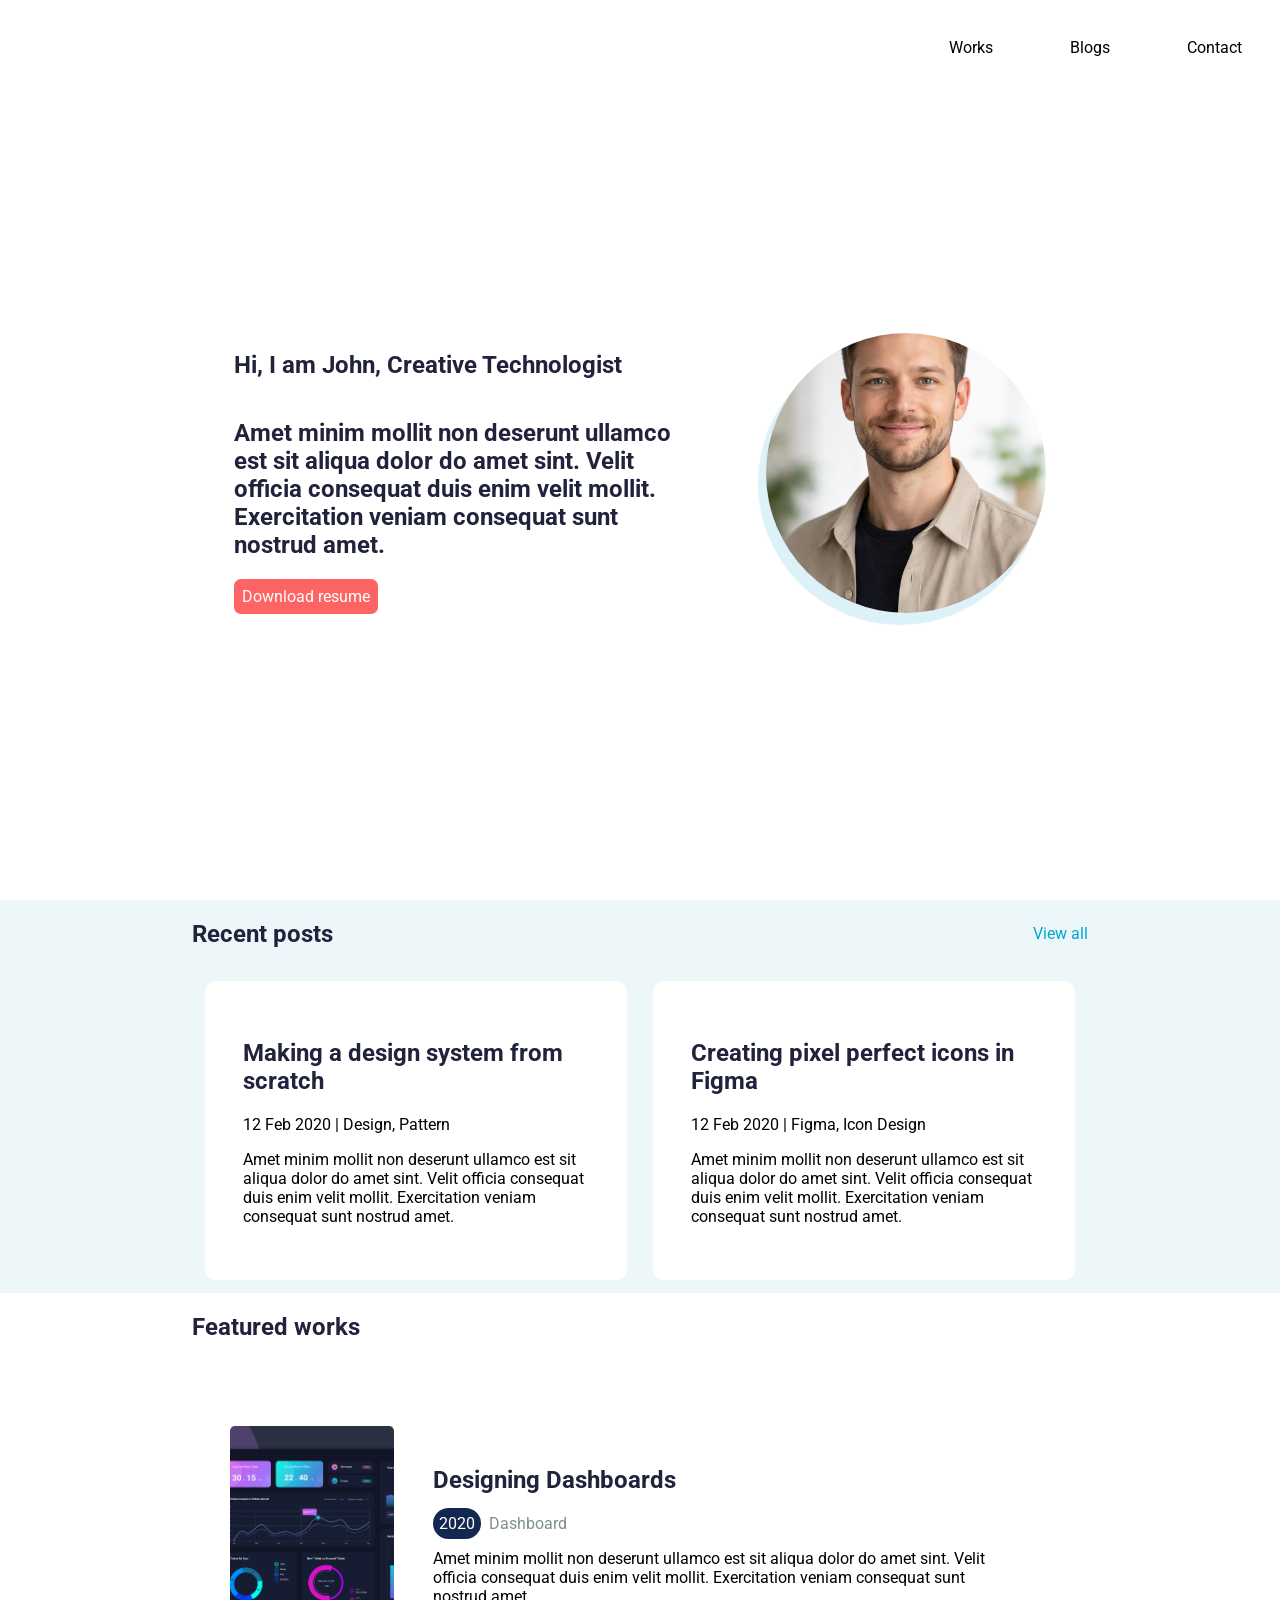
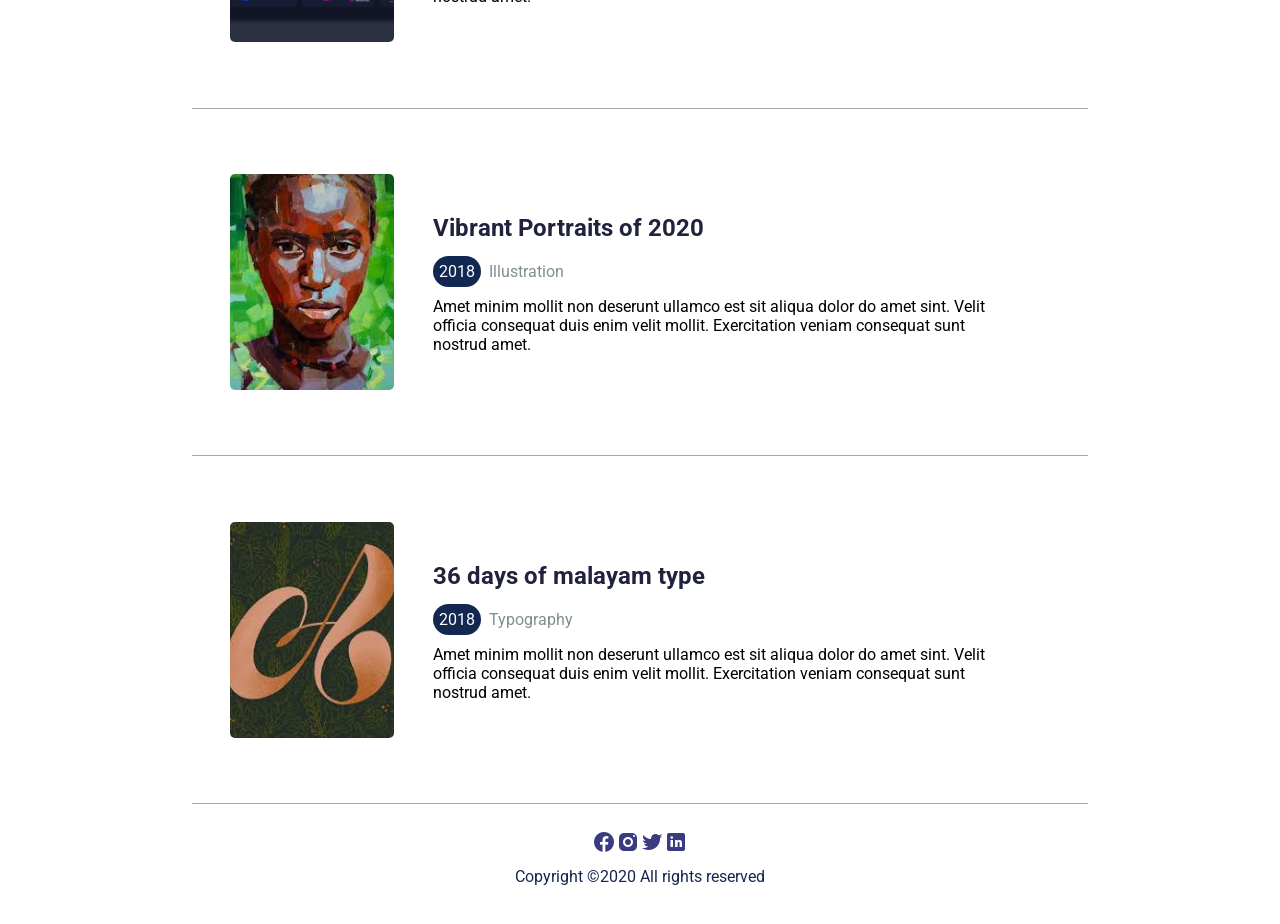
==== index.html @ c015ce97 "feat: landing page" ====
<!doctype html>
<html lang="en">
    <head>
        <meta charset="UTF-8" />
        <meta name="viewport" content="width=device-width, initial-scale=1.0" />
        <link rel="stylesheet" href="styles.css" />
        <link rel="preconnect" href="https://fonts.googleapis.com" />
        <link rel="preconnect" href="https://fonts.gstatic.com" crossorigin />
        <link
            href="https://fonts.googleapis.com/css2?family=Roboto:wght@400;500;700&display=swap"
            rel="stylesheet"
        />
        <title>John - Designer</title>
    </head>
    <body>
        <header>
            <nav>
                <ul>
                    <li>
                        <a href="#works">Works</a>
                    </li>
                    <li>
                        <a href="#blogs">Blogs</a>
                    </li>
                    <li>
                        <a href="#contact">Contact</a>
                    </li>
                </ul>
            </nav>
        </header>

        <section id="landing">
            <div id="landing-title-and-photo">
                <div id="landing-title-subtitle">
                    <h1>Hi, I am John, Creative Technologist</h1>
                    <h2>
                        Amet minim mollit non deserunt ullamco est sit aliqua
                        dolor do amet sint. Velit officia consequat duis enim
                        velit mollit. Exercitation veniam consequat sunt nostrud
                        amet.
                    </h2>
                    <a href="./docs/johns-resume.pdf">Download resume</a>
                </div>
                <img
                    src="./img/Johns-profile-picture.png"
                    alt="john"
                    class="circle-img"
                />
            </div>
        </section>
        <section id="recent-posts">
            <div class="section-headers">
                <h1>Recent posts</h1>
                <a href="">View all</a>
            </div>
            <div id="cards">
                <div class="post-card">
                    <h1>Making a design system from scratch</h1>
                    <span>12 Feb 2020 | Design, Pattern</span>
                    <p>
                        Amet minim mollit non deserunt ullamco est sit aliqua
                        dolor do amet sint. Velit officia consequat duis enim
                        velit mollit. Exercitation veniam consequat sunt nostrud
                        amet.
                    </p>
                </div>

                <div class="post-card">
                    <h1>Creating pixel perfect icons in Figma</h1>
                    <span>12 Feb 2020 | Figma, Icon Design</span>
                    <p>
                        Amet minim mollit non deserunt ullamco est sit aliqua
                        dolor do amet sint. Velit officia consequat duis enim
                        velit mollit. Exercitation veniam consequat sunt nostrud
                        amet.
                    </p>
                </div>
            </div>
        </section>
        <section id="featured-works">
            <div class="section-headers">
                <h1>Featured works</h1>
            </div>
            <div class="content-summary">
                <img
                    src="./img/designing-dashboards.png"
                    alt="designing dashboards"
                    class="content-summary-image"
                />
                <div class="content-summary-content">
                    <h1>Designing Dashboards</h1>
                    <div class="content-summary-labels">
                        <span class="year">2020</span>
                        <span class="work-type">Dashboard</span>
                    </div>
                    <p>
                        Amet minim mollit non deserunt ullamco est sit aliqua
                        dolor do amet sint. Velit officia consequat duis enim
                        velit mollit. Exercitation veniam consequat sunt nostrud
                        amet.
                    </p>
                </div>
            </div>
            <div class="content-summary">
                <img
                    src="./img/vibrant-portrait-illustration.jpeg"
                    alt="vibran portrait Illustration"
                    class="content-summary-image"
                />
                <div class="content-summary-content">
                    <h1>Vibrant Portraits of 2020</h1>
                    <div class="content-summary-labels">
                        <span class="year">2018</span>
                        <span class="work-type">Illustration</span>
                    </div>
                    <p>
                        Amet minim mollit non deserunt ullamco est sit aliqua
                        dolor do amet sint. Velit officia consequat duis enim
                        velit mollit. Exercitation veniam consequat sunt nostrud
                        amet.
                    </p>
                </div>
            </div>
            <div class="content-summary">
                <img
                    src="./img/36-days-of-malayam-type.jpeg"
                    alt="36 days of malayam type"
                    class="content-summary-image"
                />
                <div class="content-summary-content">
                    <h1>36 days of malayam type</h1>
                    <div class="content-summary-labels">
                        <span class="year">2018</span>
                        <span class="work-type">Typography</span>
                    </div>
                    <p>
                        Amet minim mollit non deserunt ullamco est sit aliqua
                        dolor do amet sint. Velit officia consequat duis enim
                        velit mollit. Exercitation veniam consequat sunt nostrud
                        amet.
                    </p>
                </div>
            </div>
        </section>
        <section id="blog"></section>
        <section id="works"></section>
        <footer>
            <div class="logos">
                <img src="img/logos/facebook.png" alt="facebook" />
                <img src="img/logos/instagram.png" alt="instagram" />
                <img src="img/logos/twitter.png" alt="twitter" />
                <img src="img/logos/linkedin.png" alt="linkedin" />
            </div>
            <span>Copyright ©2020 All rights reserved</span>
        </footer>
    </body>
</html>
---- styles.css ----
@import url('https://fonts.googleapis.com/css2?family=Roboto:wght@400;500;700&display=swap');

body {
    font-family: 'Roboto', sans-serif;
    margin: 0;
}

h1 {
    color: #21233d;
}

h2 {
    color: #21233d;
}

header {
    height: 5vh;
}

#landing {
    text-align: left;
    padding-left: 15vw;
    padding-right: 15vw;
    display: flex;
    align-items: center;
    height: calc(100vh - 5vh);
}

nav {
    height: 100%;
    ul {
        display: flex;
        justify-content: flex-end;
        list-style: none;
        margin: 0vw;
    }

    ul li {
        padding: 3vw;
    }
}

a {
    text-decoration: none;
    color: black;
}

a:hover {
    color: #ff6464;
}

a:selected {
    color: #ff6464;
}

#landing-title-and-photo {
    display: flex;
    justify-content: space-around;

    #landing-title-subtitle {
        display: flex;
        flex-direction: column;
        width: 50%;
    }

    a {
        padding: 8px;
        border-radius:  7px;
        background-color: #ff6464;
        width: max-content;
        color: white;
    }
}

.circle-img {
    width: 280px;
    height: 280px;
    object-fit: cover;
    border-radius: 50%;
    align-self: center;
    box-shadow: -6px 10px 1px 2px #b6e5f07c;;
}

.section-headers {
    display: flex;
    align-items: center;
    justify-content: space-between;
}

#recent-posts {
    padding-left: 15vw;
    padding-right: 15vw;
    background-color: #edf6f9;
    display: flex;
    flex-direction: column;

    a {
        color: #00a8cc;
    }

    #cards {
        display: flex;
    }
}

.post-card {
    background-color: white;
    padding: 3vw;
    margin: 1vw;
    border-radius: 10px;
}

#featured-works {
    padding-left: 15vw;
    padding-right: 15vw;
    display: flex;
    flex-direction: column;
}

.content-summary {
    display: flex;
    align-items: center;
    border-bottom: 1px solid rgb(168, 168, 168);
    padding: 3vw;
    height: 30vh;

    img {
        width: 20%;
        height: 80%;
        border-radius: 5px;
        object-fit: cover;
    }
}

.content-summary-content {
    padding: 3vw;
    flex: 1;
    display: flex;
    flex-direction: column;

    .year {
        background-color: #132850;
        color: white;
        padding: 6px;
        border-radius: 20px;
    }

    .work-type {
        padding: 4px;
        color: rgb(128, 142, 143);
    }
}

footer {
    display: flex;
    flex-direction: column;
    align-items: center;
    padding: 2vw;
    color: #132850;

    .logos {
        display: flex;
    }

    span {
        padding: 1vw;
        color: #132850;
    }
}
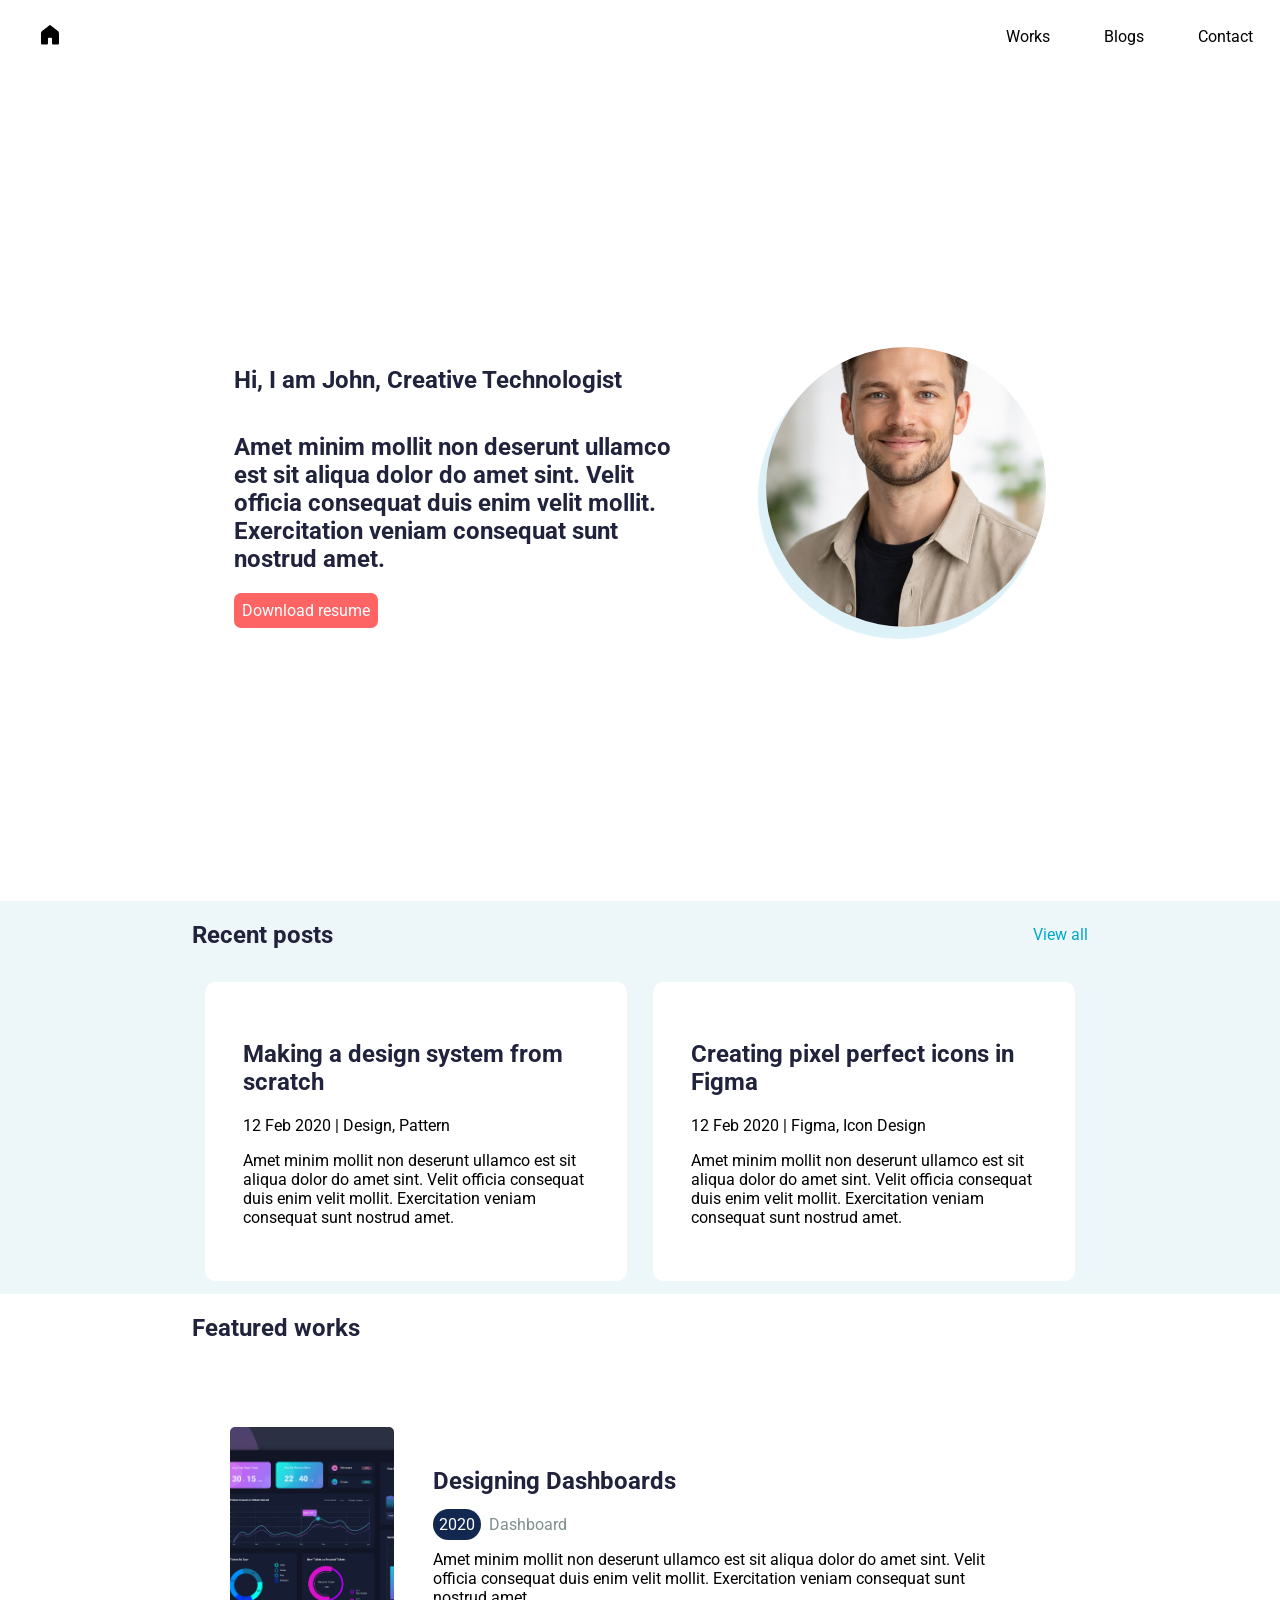
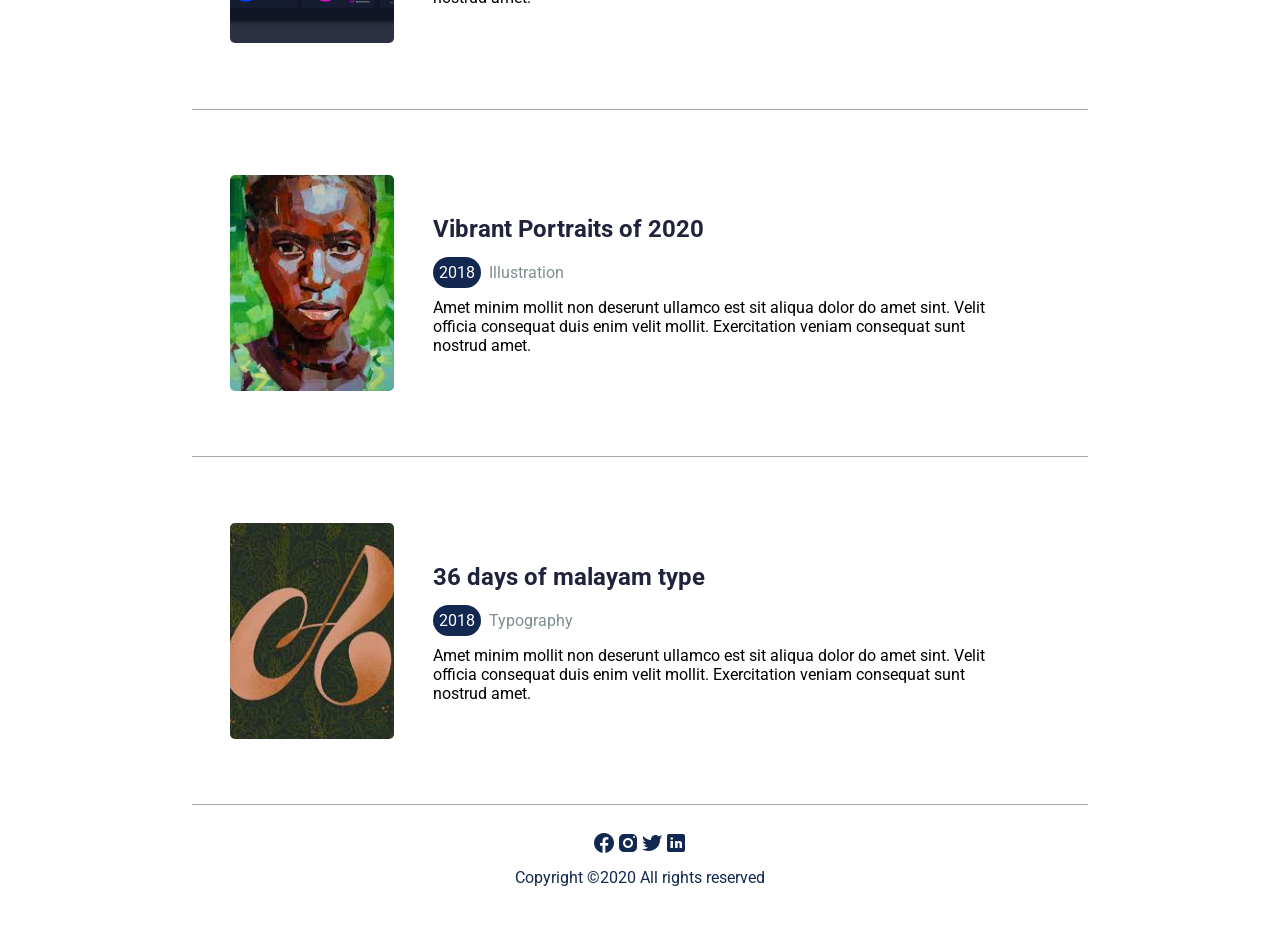
==== commit 9afa672a: "feat: first responsive sections at home page" ====
--- a/index.html
+++ b/index.html
@@ -14,13 +14,16 @@
     </head>
     <body>
         <header>
+            <a href="./index.html" class="home-icon">
+                <img src="./img/logos/home.svg" alt="home" />
+            </a>
             <nav>
                 <ul>
                     <li>
-                        <a href="#works">Works</a>
+                        <a href="./works.html">Works</a>
                     </li>
                     <li>
-                        <a href="#blogs">Blogs</a>
+                        <a href="./blogs.html">Blogs</a>
                     </li>
                     <li>
                         <a href="#contact">Contact</a>
@@ -51,7 +54,7 @@
         <section id="recent-posts">
             <div class="section-headers">
                 <h1>Recent posts</h1>
-                <a href="">View all</a>
+                <a href="./blogs.html">View all</a>
             </div>
             <div id="cards">
                 <div class="post-card">
@@ -142,8 +145,6 @@
                 </div>
             </div>
         </section>
-        <section id="blog"></section>
-        <section id="works"></section>
         <footer>
             <div class="logos">
                 <img src="img/logos/facebook.png" alt="facebook" />
--- a/styles.css
+++ b/styles.css
@@ -1,7 +1,7 @@
-@import url('https://fonts.googleapis.com/css2?family=Roboto:wght@400;500;700&display=swap');
+@import url("https://fonts.googleapis.com/css2?family=Roboto:wght@400;500;700&display=swap");
 
 body {
-    font-family: 'Roboto', sans-serif;
+    font-family: "Roboto", sans-serif;
     margin: 0;
 }
 
@@ -14,7 +14,11 @@
 }
 
 header {
-    height: 5vh;
+    display: flex;
+    justify-content: space-between;
+    align-items: center;
+    height: max-content;
+    padding-left: 3vw;
 }
 
 #landing {
@@ -23,11 +27,12 @@
     padding-right: 15vw;
     display: flex;
     align-items: center;
-    height: calc(100vh - 5vh);
+    height: calc(100vh - 8vh);
 }
 
 nav {
     height: 100%;
+
     ul {
         display: flex;
         justify-content: flex-end;
@@ -36,7 +41,7 @@
     }
 
     ul li {
-        padding: 3vw;
+        padding: 3vh;
     }
 }
 
@@ -53,6 +58,16 @@
     color: #ff6464;
 }
 
+.home-icon img {
+    width: 24px;
+    height: 24px;
+}
+
+.home-icon:hover img {
+    filter: brightness(0) saturate(100%) invert(48%) sepia(79%) saturate(2476%)
+        hue-rotate(336deg) brightness(100%) contrast(101%);
+}
+
 #landing-title-and-photo {
     display: flex;
     justify-content: space-around;
@@ -65,7 +80,7 @@
 
     a {
         padding: 8px;
-        border-radius:  7px;
+        border-radius: 7px;
         background-color: #ff6464;
         width: max-content;
         color: white;
@@ -78,7 +93,7 @@
     object-fit: cover;
     border-radius: 50%;
     align-self: center;
-    box-shadow: -6px 10px 1px 2px #b6e5f07c;;
+    box-shadow: -6px 10px 1px 2px #b6e5f07c;
 }
 
 .section-headers {
@@ -130,24 +145,55 @@
         border-radius: 5px;
         object-fit: cover;
     }
-}
-
-.content-summary-content {
+    .content-summary-content {
+        padding: 3vw;
+        flex: 1;
+        display: flex;
+        flex-direction: column;
+
+        .year {
+            background-color: #132850;
+            color: white;
+            padding: 6px;
+            border-radius: 20px;
+        }
+
+        .work-type {
+            padding: 4px;
+            color: rgb(128, 142, 143);
+        }
+    }
+}
+
+.blog-content-summary {
+    display: flex;
+    align-items: center;
+    border-bottom: 1px solid rgb(168, 168, 168);
     padding: 3vw;
-    flex: 1;
-    display: flex;
-    flex-direction: column;
-
-    .year {
-        background-color: #132850;
-        color: white;
-        padding: 6px;
-        border-radius: 20px;
-    }
-
-    .work-type {
-        padding: 4px;
-        color: rgb(128, 142, 143);
+    height: 30vh;
+
+    img {
+        width: 20%;
+        height: 80%;
+        border-radius: 5px;
+        object-fit: cover;
+    }
+    .content-summary-content {
+        padding: 3vw;
+        flex: 1;
+        display: flex;
+        flex-direction: column;
+
+        .year {
+            color: #132850;
+            padding: 6px;
+            border-radius: 20px;
+        }
+
+        .work-type {
+            padding: 4px;
+            color: rgb(128, 142, 143);
+        }
     }
 }
 
@@ -167,3 +213,103 @@
         color: #132850;
     }
 }
+
+@media (orientation: portrait) {
+    #landing {
+        text-align: left;
+        padding-left: 15vw;
+        padding-right: 15vw;
+        display: flex;
+        align-items: center;
+        flex-direction: column-reverse;
+        height: calc(100vh - 8vh);
+    }
+
+    nav {
+        height: 100%;
+
+        ul {
+            display: flex;
+            justify-content: flex-end;
+            list-style: none;
+            margin: 0vw;
+        }
+
+        ul li {
+            padding: 3vh;
+        }
+    }
+
+    #landing-title-and-photo {
+        display: flex;
+        flex-direction: column-reverse;
+        justify-content: space-around;
+
+        #landing-title-subtitle {
+            display: flex;
+            flex-direction: column;
+            width: 100%;
+        }
+
+        a {
+            padding: 8px;
+            border-radius: 7px;
+            background-color: #ff6464;
+            width: max-content;
+            color: white;
+        }
+    }
+
+    #cards {
+        display: flex;
+        flex-direction: column;
+    }
+
+    .content-summary {
+        display: flex;
+        align-items: center;
+        border-bottom: 1px solid rgb(168, 168, 168);
+        padding: 3vw;
+        flex-direction: column;
+
+        img {
+            width: 20%;
+            height: 80%;
+            border-radius: 5px;
+            object-fit: cover;
+        }
+        .content-summary-content {
+            padding: 3vw;
+            flex: 1;
+            display: flex;
+            flex-direction: column;
+
+            .year {
+                background-color: #132850;
+                color: white;
+                padding: 6px;
+                border-radius: 20px;
+            }
+
+            .work-type {
+                padding: 4px;
+                color: rgb(128, 142, 143);
+            }
+        }
+    }
+
+    .blog-content-summary {
+        display: flex;
+        align-items: center;
+        border-bottom: 1px solid rgb(168, 168, 168);
+        padding: 3vw;
+        flex-direction: column;
+
+        img {
+            width: 20%;
+            height: 80%;
+            border-radius: 5px;
+            object-fit: cover;
+        }
+    }
+}
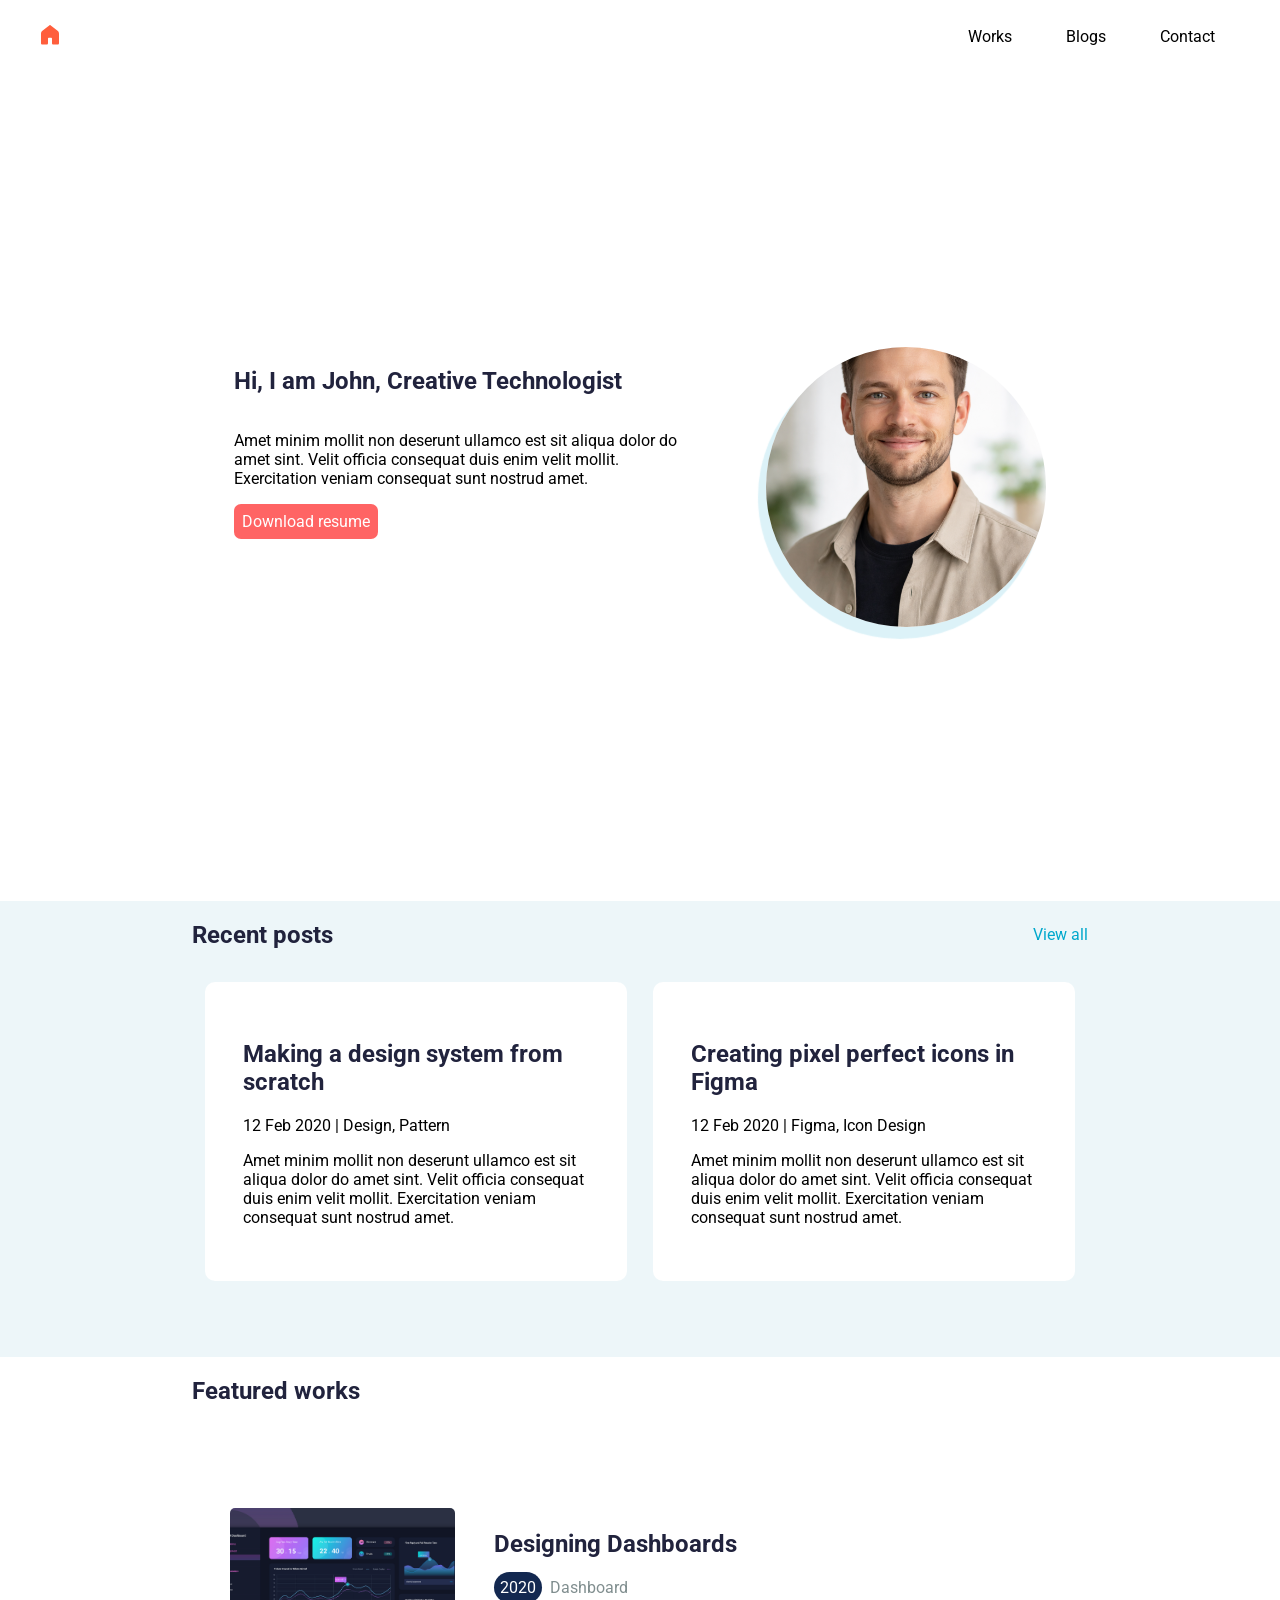
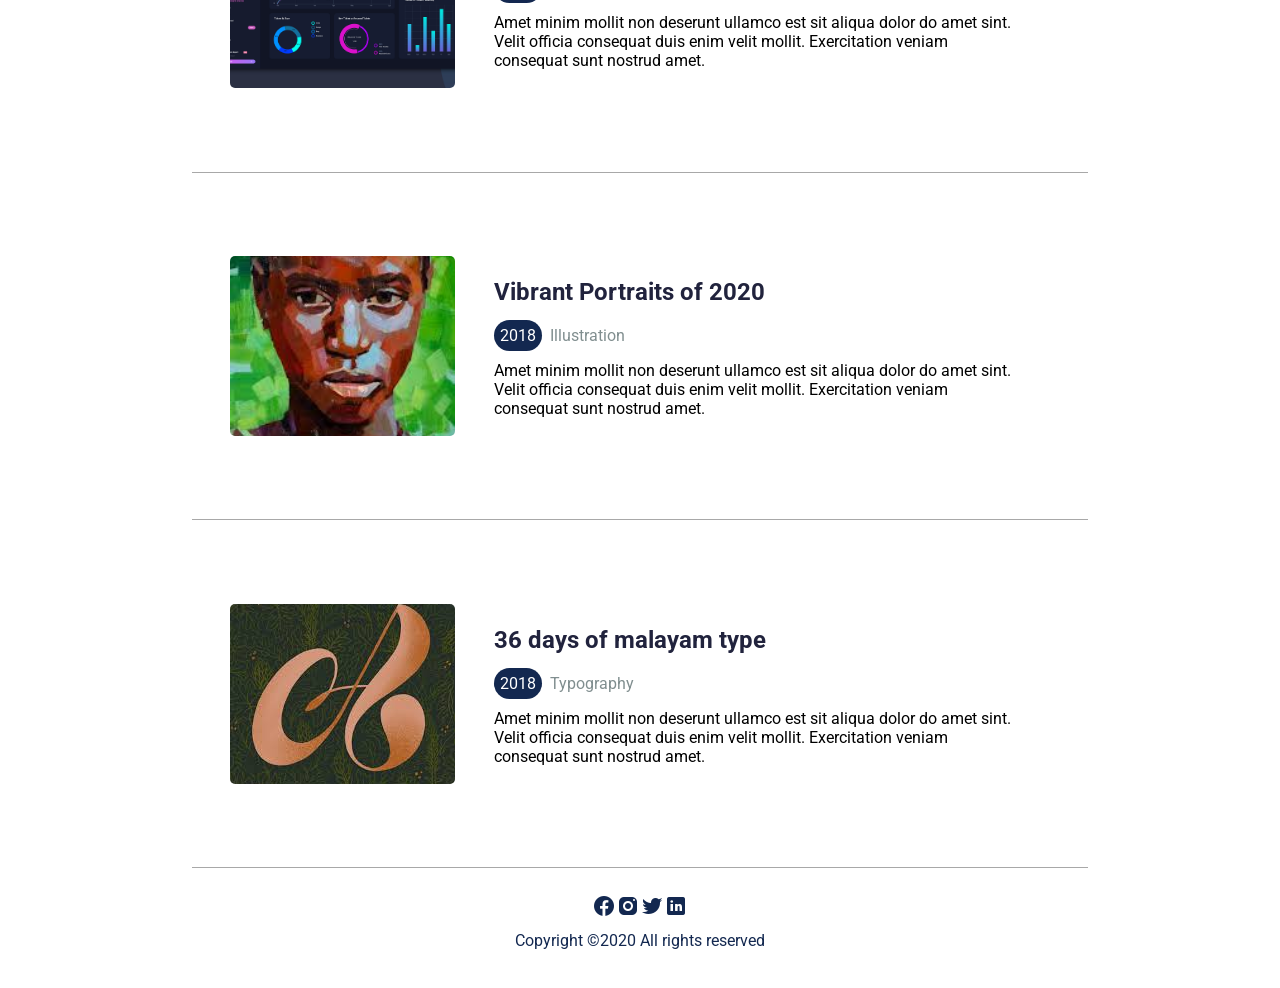
==== commit 76986d22: "feat: responsive navbar" ====
--- a/index.html
+++ b/index.html
@@ -10,14 +10,25 @@
             href="https://fonts.googleapis.com/css2?family=Roboto:wght@400;500;700&display=swap"
             rel="stylesheet"
         />
+        <script src="index.js"></script>
         <title>John - Designer</title>
     </head>
     <body>
-        <header>
+        <header class="site-header">
             <a href="./index.html" class="home-icon">
-                <img src="./img/logos/home.svg" alt="home" />
+                <img src="./img/logos/home.svg" alt="home" class="active"/>
             </a>
-            <nav>
+            <button
+                class="nav-toggle"
+                aria-expanded="false"
+                aria-controls="primary-nav"
+            >
+                <span class="sr-only">Menu</span>
+                <span class="bar"></span>
+                <span class="bar"></span>
+                <span class="bar"></span>
+            </button>
+            <nav id="primary-nav" class="site-nav">
                 <ul>
                     <li>
                         <a href="./works.html">Works</a>
@@ -36,12 +47,12 @@
             <div id="landing-title-and-photo">
                 <div id="landing-title-subtitle">
                     <h1>Hi, I am John, Creative Technologist</h1>
-                    <h2>
+                    <p>
                         Amet minim mollit non deserunt ullamco est sit aliqua
                         dolor do amet sint. Velit officia consequat duis enim
                         velit mollit. Exercitation veniam consequat sunt nostrud
                         amet.
-                    </h2>
+                    </p>
                     <a href="./docs/johns-resume.pdf">Download resume</a>
                 </div>
                 <img
@@ -107,7 +118,7 @@
             <div class="content-summary">
                 <img
                     src="./img/vibrant-portrait-illustration.jpeg"
-                    alt="vibran portrait Illustration"
+                    alt="vibrant portrait illustration"
                     class="content-summary-image"
                 />
                 <div class="content-summary-content">
--- a/styles.css
+++ b/styles.css
@@ -19,6 +19,35 @@
     align-items: center;
     height: max-content;
     padding-left: 3vw;
+    padding-right: 3vw;
+}
+
+.nav-toggle {
+    display: none;
+    background: transparent;
+    border: 0;
+    cursor: pointer;
+    padding: 1rem;
+}
+
+.nav-toggle .bar {
+    display: block;
+    width: 24px;
+    height: 2px;
+    margin: 4px 0;
+    background: #21233d;
+}
+
+.sr-only {
+    position: absolute;
+    width: 1px;
+    height: 1px;
+    padding: 0;
+    margin: -1px;
+    overflow: hidden;
+    clip: rect(0, 0, 0, 0);
+    white-space: nowrap;
+    border: 0;
 }
 
 #landing {
@@ -50,11 +79,11 @@
     color: black;
 }
 
+a.active {
+    color: #ff6464;
+}
+
 a:hover {
-    color: #ff6464;
-}
-
-a:selected {
     color: #ff6464;
 }
 
@@ -64,6 +93,11 @@
 }
 
 .home-icon:hover img {
+    filter: brightness(0) saturate(100%) invert(48%) sepia(79%) saturate(2476%)
+        hue-rotate(336deg) brightness(100%) contrast(101%);
+}
+
+.home-icon img.active {
     filter: brightness(0) saturate(100%) invert(48%) sepia(79%) saturate(2476%)
         hue-rotate(336deg) brightness(100%) contrast(101%);
 }
@@ -108,6 +142,7 @@
     background-color: #edf6f9;
     display: flex;
     flex-direction: column;
+    padding-bottom: 7vh;
 
     a {
         color: #00a8cc;
@@ -140,11 +175,12 @@
     height: 30vh;
 
     img {
-        width: 20%;
-        height: 80%;
+        width: 25vh;
+        height: 20vh;
         border-radius: 5px;
         object-fit: cover;
     }
+
     .content-summary-content {
         padding: 3vw;
         flex: 1;
@@ -174,7 +210,7 @@
 
     img {
         width: 20%;
-        height: 80%;
+        height: 50%;
         border-radius: 5px;
         object-fit: cover;
     }
@@ -215,35 +251,46 @@
 }
 
 @media (orientation: portrait) {
+    .nav-toggle {
+        display: block;
+    }
+    header {
+        position: relative;
+    }
+    nav {
+        position: absolute;
+        top: 100%;
+        left: 0;
+        right: 0;
+        background: white;
+        display: none;
+
+        ul {
+            flex-direction: column;
+            align-items: center;
+            padding: 1vh 0;
+            background-color: white;
+        }
+
+        ul li {
+            padding: 2vh;
+        }
+    }
+
+    header.nav-open nav {
+        display: block;
+    }
+
     #landing {
-        text-align: left;
-        padding-left: 15vw;
-        padding-right: 15vw;
-        display: flex;
-        align-items: center;
+        display: flex;
         flex-direction: column-reverse;
-        height: calc(100vh - 8vh);
-    }
-
-    nav {
-        height: 100%;
-
-        ul {
-            display: flex;
-            justify-content: flex-end;
-            list-style: none;
-            margin: 0vw;
-        }
-
-        ul li {
-            padding: 3vh;
-        }
+        justify-content: center;
+        text-align: center;
     }
 
     #landing-title-and-photo {
         display: flex;
         flex-direction: column-reverse;
-        justify-content: space-around;
 
         #landing-title-subtitle {
             display: flex;
@@ -252,11 +299,7 @@
         }
 
         a {
-            padding: 8px;
-            border-radius: 7px;
-            background-color: #ff6464;
-            width: max-content;
-            color: white;
+            align-self: center;
         }
     }
 
@@ -266,50 +309,33 @@
     }
 
     .content-summary {
-        display: flex;
         align-items: center;
-        border-bottom: 1px solid rgb(168, 168, 168);
-        padding: 3vw;
-        flex-direction: column;
+        flex-direction: column;
+        height: max-content;
+        padding-top: 10vw;
 
         img {
-            width: 20%;
+            width: 25vh;
+            height: 20vh;
+            border-radius: 5px;
+            object-fit: cover;
+        }
+
+        .content-summary-content {
+            flex-direction: column;
+        }
+    }
+
+    .blog-content-summary {
+        align-items: center;
+        flex-direction: column;
+        height: max-content;
+
+        img {
+            width: 80%;
             height: 80%;
             border-radius: 5px;
             object-fit: cover;
         }
-        .content-summary-content {
-            padding: 3vw;
-            flex: 1;
-            display: flex;
-            flex-direction: column;
-
-            .year {
-                background-color: #132850;
-                color: white;
-                padding: 6px;
-                border-radius: 20px;
-            }
-
-            .work-type {
-                padding: 4px;
-                color: rgb(128, 142, 143);
-            }
-        }
-    }
-
-    .blog-content-summary {
-        display: flex;
-        align-items: center;
-        border-bottom: 1px solid rgb(168, 168, 168);
-        padding: 3vw;
-        flex-direction: column;
-
-        img {
-            width: 20%;
-            height: 80%;
-            border-radius: 5px;
-            object-fit: cover;
-        }
-    }
-}
+    }
+}
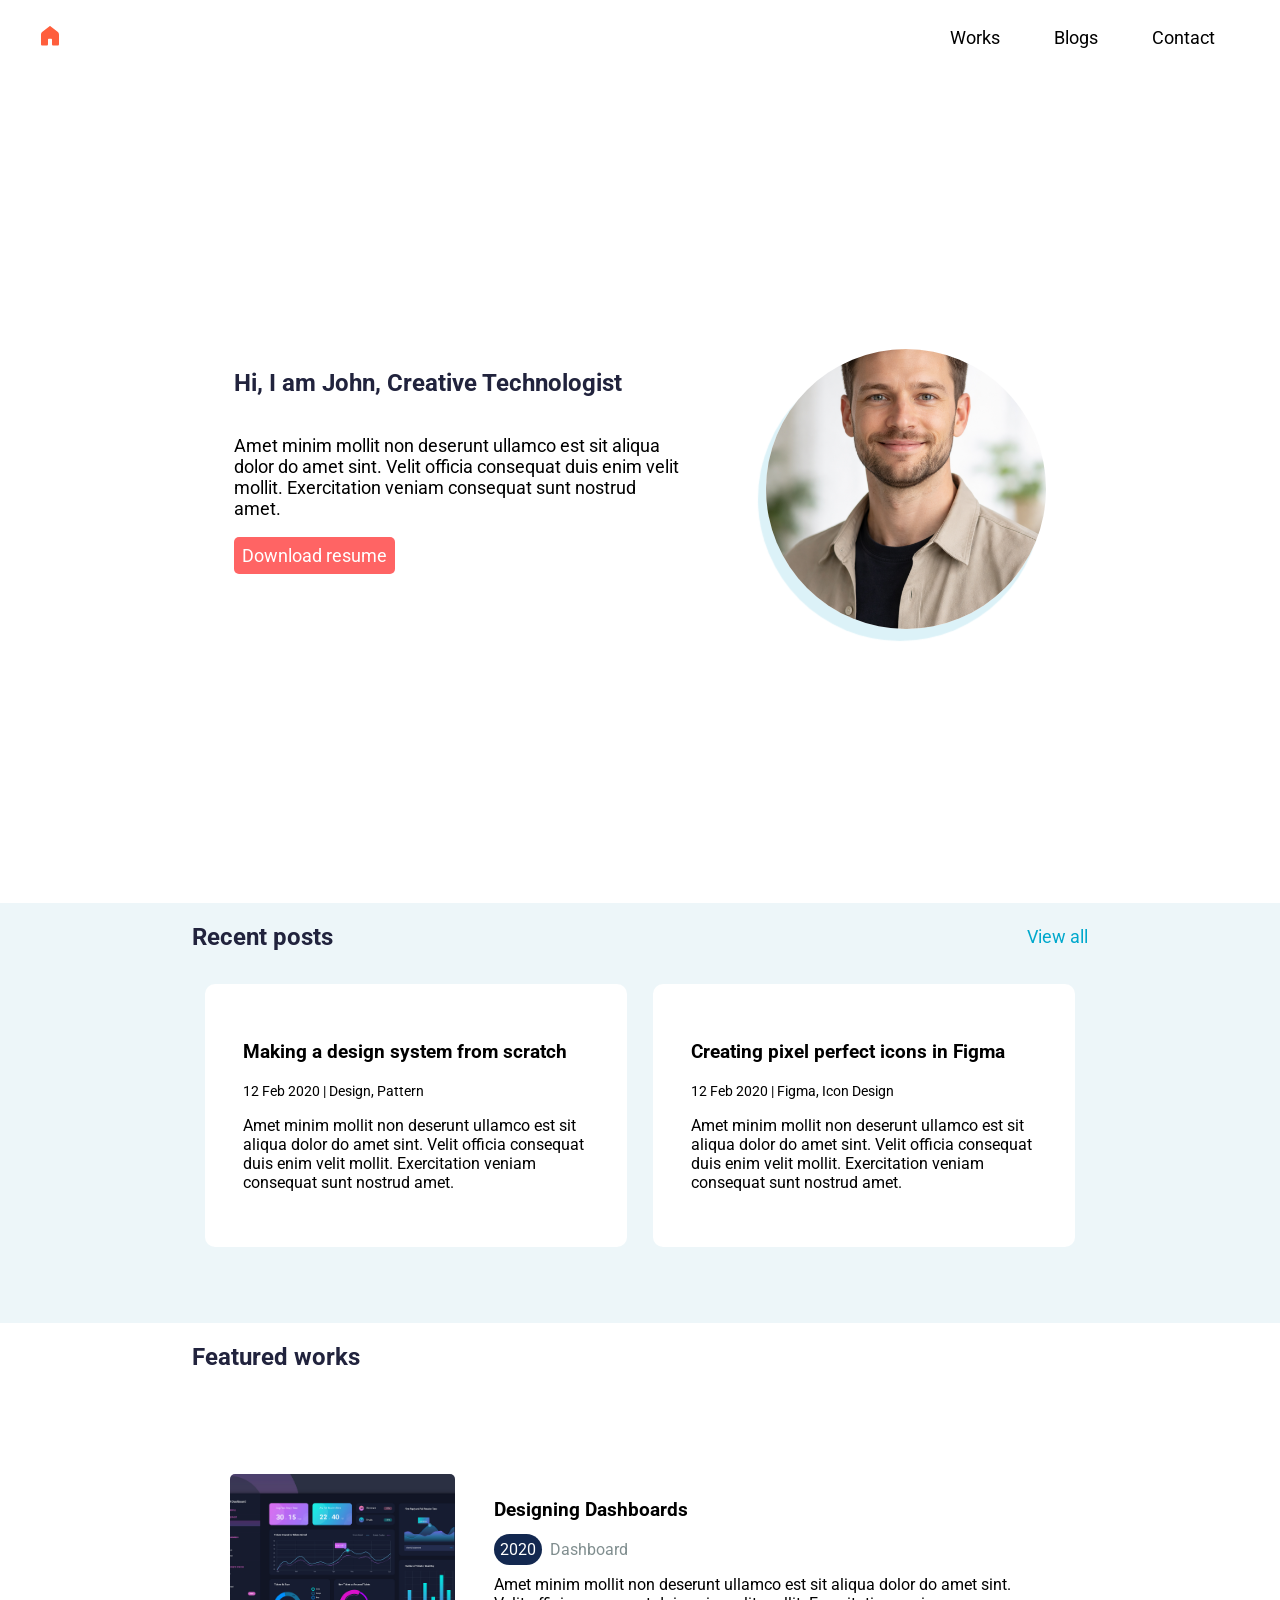
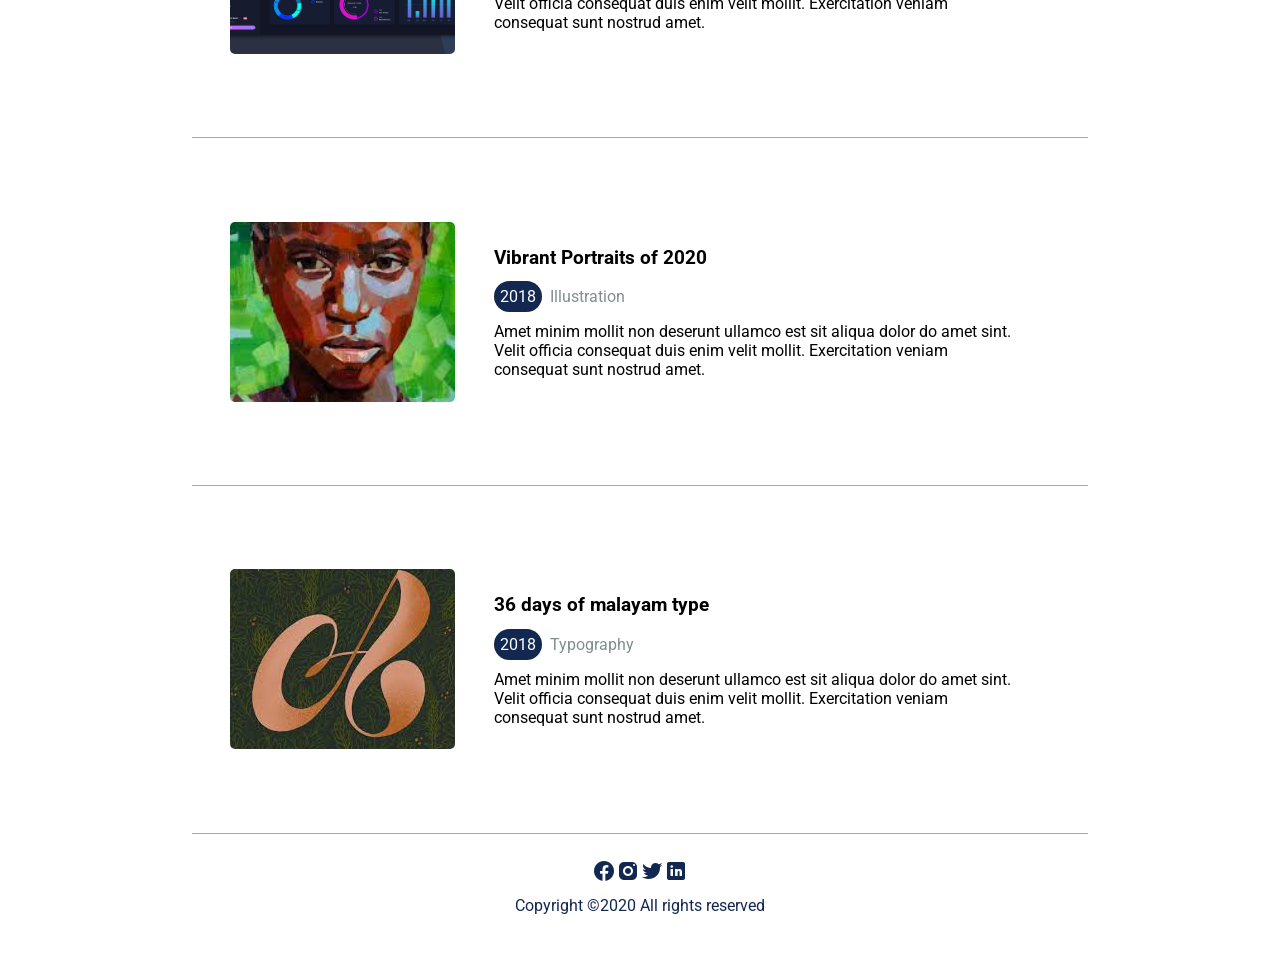
==== commit 7d48a1ce: "fix: fixed headings semantics" ====
--- a/index.html
+++ b/index.html
@@ -64,12 +64,12 @@
         </section>
         <section id="recent-posts">
             <div class="section-headers">
-                <h1>Recent posts</h1>
+                <h2>Recent posts</h2>
                 <a href="./blogs.html">View all</a>
             </div>
             <div id="cards">
                 <div class="post-card">
-                    <h1>Making a design system from scratch</h1>
+                    <h3>Making a design system from scratch</h3>
                     <span>12 Feb 2020 | Design, Pattern</span>
                     <p>
                         Amet minim mollit non deserunt ullamco est sit aliqua
@@ -80,7 +80,7 @@
                 </div>
 
                 <div class="post-card">
-                    <h1>Creating pixel perfect icons in Figma</h1>
+                    <h3>Creating pixel perfect icons in Figma</h3>
                     <span>12 Feb 2020 | Figma, Icon Design</span>
                     <p>
                         Amet minim mollit non deserunt ullamco est sit aliqua
@@ -93,7 +93,7 @@
         </section>
         <section id="featured-works">
             <div class="section-headers">
-                <h1>Featured works</h1>
+                <h2>Featured works</h2>
             </div>
             <div class="content-summary">
                 <img
@@ -102,7 +102,7 @@
                     class="content-summary-image"
                 />
                 <div class="content-summary-content">
-                    <h1>Designing Dashboards</h1>
+                    <h3>Designing Dashboards</h3>
                     <div class="content-summary-labels">
                         <span class="year">2020</span>
                         <span class="work-type">Dashboard</span>
@@ -122,7 +122,7 @@
                     class="content-summary-image"
                 />
                 <div class="content-summary-content">
-                    <h1>Vibrant Portraits of 2020</h1>
+                    <h3>Vibrant Portraits of 2020</h3>
                     <div class="content-summary-labels">
                         <span class="year">2018</span>
                         <span class="work-type">Illustration</span>
@@ -142,7 +142,7 @@
                     class="content-summary-image"
                 />
                 <div class="content-summary-content">
-                    <h1>36 days of malayam type</h1>
+                    <h3>36 days of malayam type</h3>
                     <div class="content-summary-labels">
                         <span class="year">2018</span>
                         <span class="work-type">Typography</span>
--- a/styles.css
+++ b/styles.css
@@ -57,6 +57,10 @@
     display: flex;
     align-items: center;
     height: calc(100vh - 8vh);
+
+    p {
+        font-size: large;
+    }
 }
 
 nav {
@@ -77,6 +81,7 @@
 a {
     text-decoration: none;
     color: black;
+    font-size: large;
 }
 
 a.active {
@@ -114,7 +119,7 @@
 
     a {
         padding: 8px;
-        border-radius: 7px;
+        border-radius: 5px;
         background-color: #ff6464;
         width: max-content;
         color: white;
@@ -158,6 +163,9 @@
     padding: 3vw;
     margin: 1vw;
     border-radius: 10px;
+    span {
+        font-size: 0.9rem;
+    }
 }
 
 #featured-works {
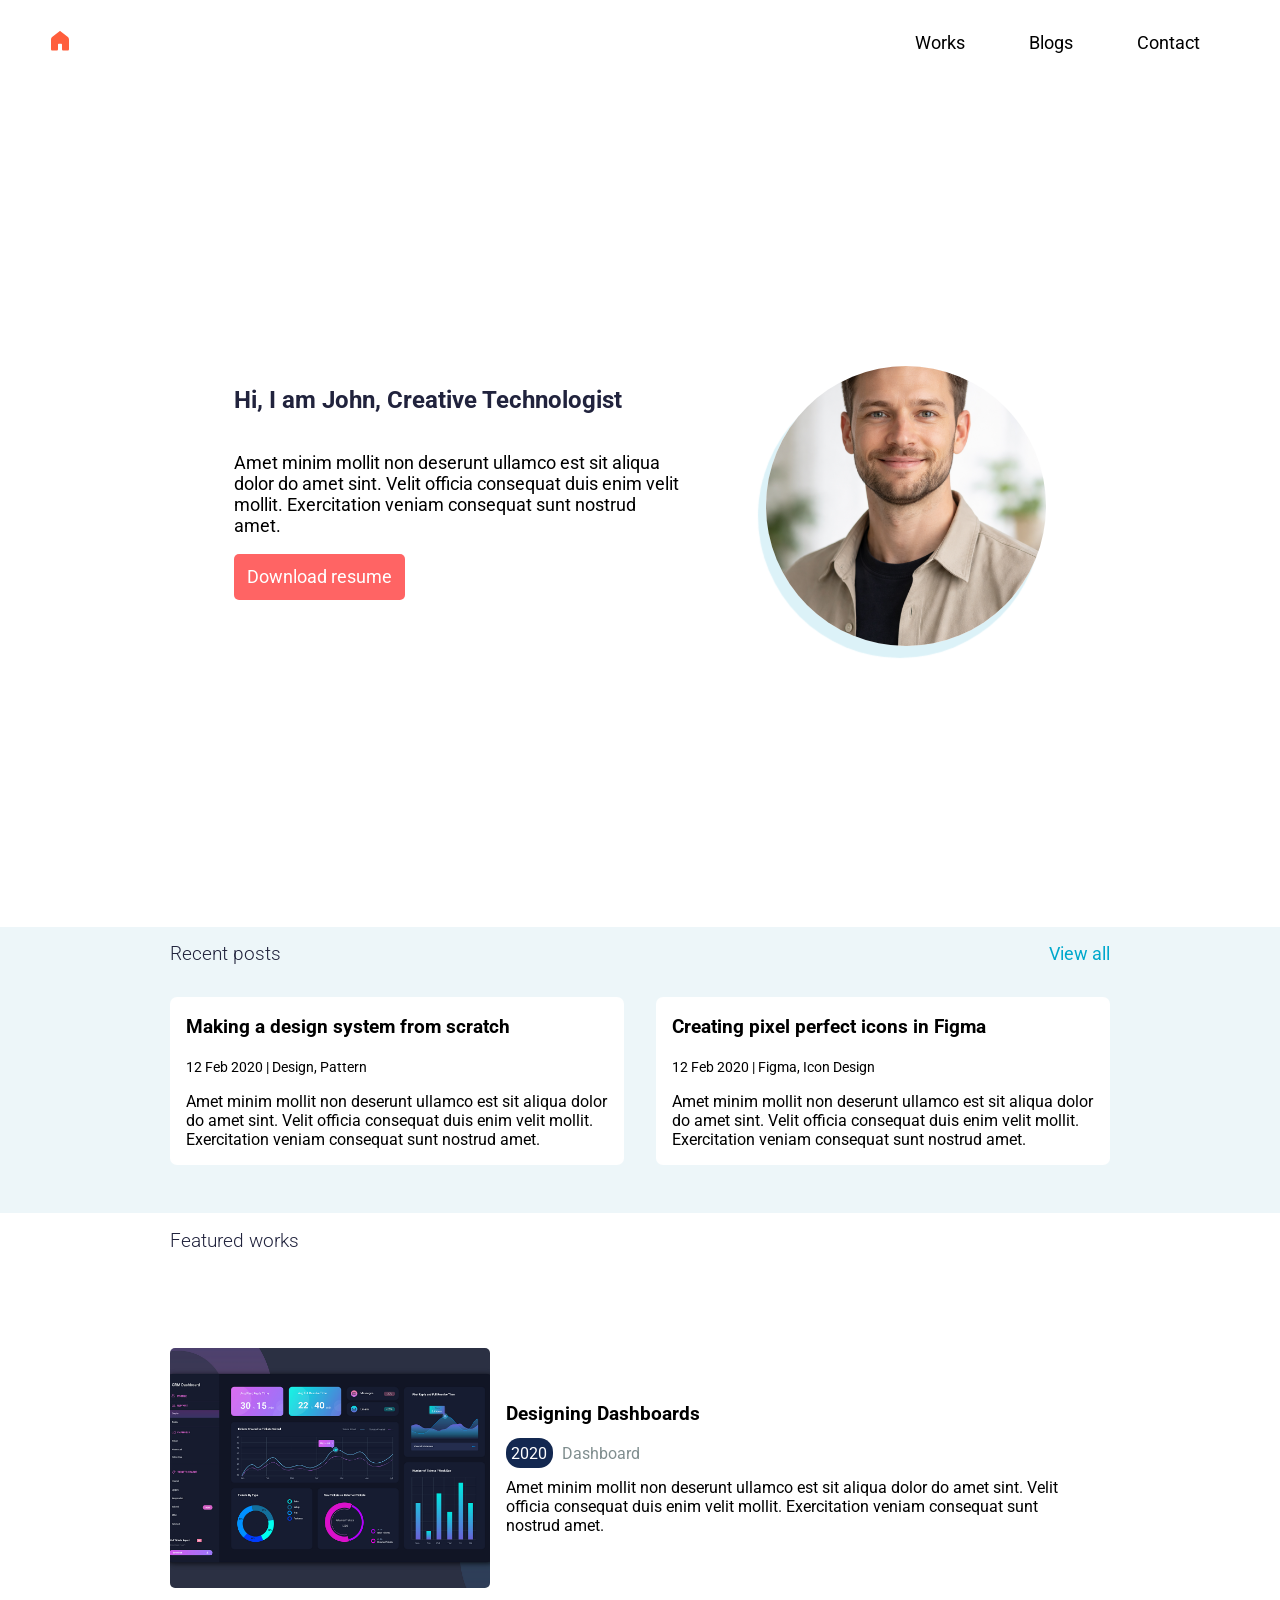
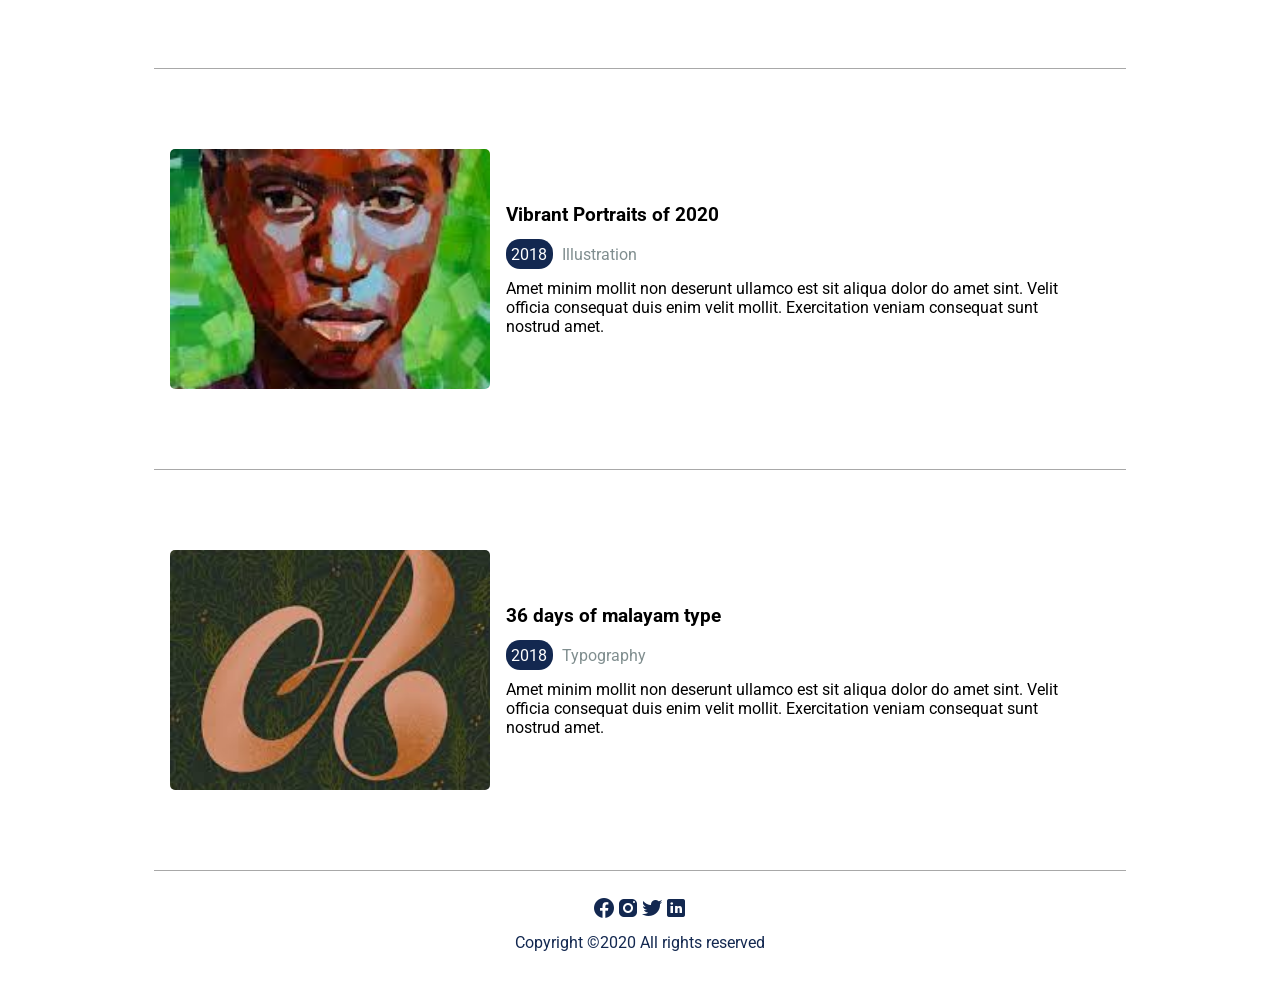
==== commit 65937bc8: "fix: fixed sizing desktop" ====
--- a/index.html
+++ b/index.html
@@ -67,7 +67,7 @@
                 <h2>Recent posts</h2>
                 <a href="./blogs.html">View all</a>
             </div>
-            <div id="cards">
+            <div class="card-group">
                 <div class="post-card">
                     <h3>Making a design system from scratch</h3>
                     <span>12 Feb 2020 | Design, Pattern</span>
--- a/styles.css
+++ b/styles.css
@@ -13,13 +13,18 @@
     color: #21233d;
 }
 
+section {
+    padding-left: 12vw;
+    padding-right: 12vw;
+}
+
 header {
     display: flex;
     justify-content: space-between;
     align-items: center;
     height: max-content;
-    padding-left: 3vw;
-    padding-right: 3vw;
+    padding-left: 3rem;
+    padding-right: 3rem;
 }
 
 .nav-toggle {
@@ -40,10 +45,10 @@
 
 .sr-only {
     position: absolute;
-    width: 1px;
-    height: 1px;
+    width: 1rem;
+    height: 1rem;
     padding: 0;
-    margin: -1px;
+    margin: -1rem;
     overflow: hidden;
     clip: rect(0, 0, 0, 0);
     white-space: nowrap;
@@ -56,7 +61,7 @@
     padding-right: 15vw;
     display: flex;
     align-items: center;
-    height: calc(100vh - 8vh);
+    height: calc(100vh - 6.5vh);
 
     p {
         font-size: large;
@@ -70,11 +75,11 @@
         display: flex;
         justify-content: flex-end;
         list-style: none;
-        margin: 0vw;
+        margin: 0rem;
     }
 
     ul li {
-        padding: 3vh;
+        padding: 2rem;
     }
 }
 
@@ -118,7 +123,7 @@
     }
 
     a {
-        padding: 8px;
+        padding: 0.8rem;
         border-radius: 5px;
         background-color: #ff6464;
         width: max-content;
@@ -139,38 +144,40 @@
     display: flex;
     align-items: center;
     justify-content: space-between;
+    margin: 0rem 1rem;
+
+    h2 {
+        font-size: 1.2rem;
+        font-weight: 300;
+    }
 }
 
 #recent-posts {
-    padding-left: 15vw;
-    padding-right: 15vw;
     background-color: #edf6f9;
     display: flex;
     flex-direction: column;
-    padding-bottom: 7vh;
-
-    a {
-        color: #00a8cc;
-    }
-
-    #cards {
-        display: flex;
-    }
+    padding-bottom: 2rem;
+}
+
+#recent-posts a {
+    color: #00a8cc;
+}
+
+.card-group {
+    display: flex;
 }
 
 .post-card {
     background-color: white;
-    padding: 3vw;
-    margin: 1vw;
-    border-radius: 10px;
+    padding: 0rem 1rem;
+    margin: 1rem;
+    border-radius: 7px;
     span {
         font-size: 0.9rem;
     }
 }
 
 #featured-works {
-    padding-left: 15vw;
-    padding-right: 15vw;
     display: flex;
     flex-direction: column;
 }
@@ -179,31 +186,31 @@
     display: flex;
     align-items: center;
     border-bottom: 1px solid rgb(168, 168, 168);
-    padding: 3vw;
-    height: 30vh;
+    padding: 0rem 1rem;
+    height: 25rem;
 
     img {
-        width: 25vh;
-        height: 20vh;
+        width: 20rem;
+        height: 15rem;
         border-radius: 5px;
         object-fit: cover;
     }
 
     .content-summary-content {
-        padding: 3vw;
         flex: 1;
         display: flex;
         flex-direction: column;
+        padding: 0rem 1rem;
 
         .year {
             background-color: #132850;
             color: white;
-            padding: 6px;
-            border-radius: 20px;
+            padding: 0.35rem;
+            border-radius: 14px;
         }
 
         .work-type {
-            padding: 4px;
+            padding: 0.35rem;
             color: rgb(128, 142, 143);
         }
     }
@@ -213,8 +220,8 @@
     display: flex;
     align-items: center;
     border-bottom: 1px solid rgb(168, 168, 168);
-    padding: 3vw;
-    height: 30vh;
+    padding: 0rem 1rem;
+    height: 15rem;
 
     img {
         width: 20%;
@@ -223,7 +230,7 @@
         object-fit: cover;
     }
     .content-summary-content {
-        padding: 3vw;
+        padding: 1rem 0rem;
         flex: 1;
         display: flex;
         flex-direction: column;
@@ -311,7 +318,7 @@
         }
     }
 
-    #cards {
+    .card-group {
         display: flex;
         flex-direction: column;
     }
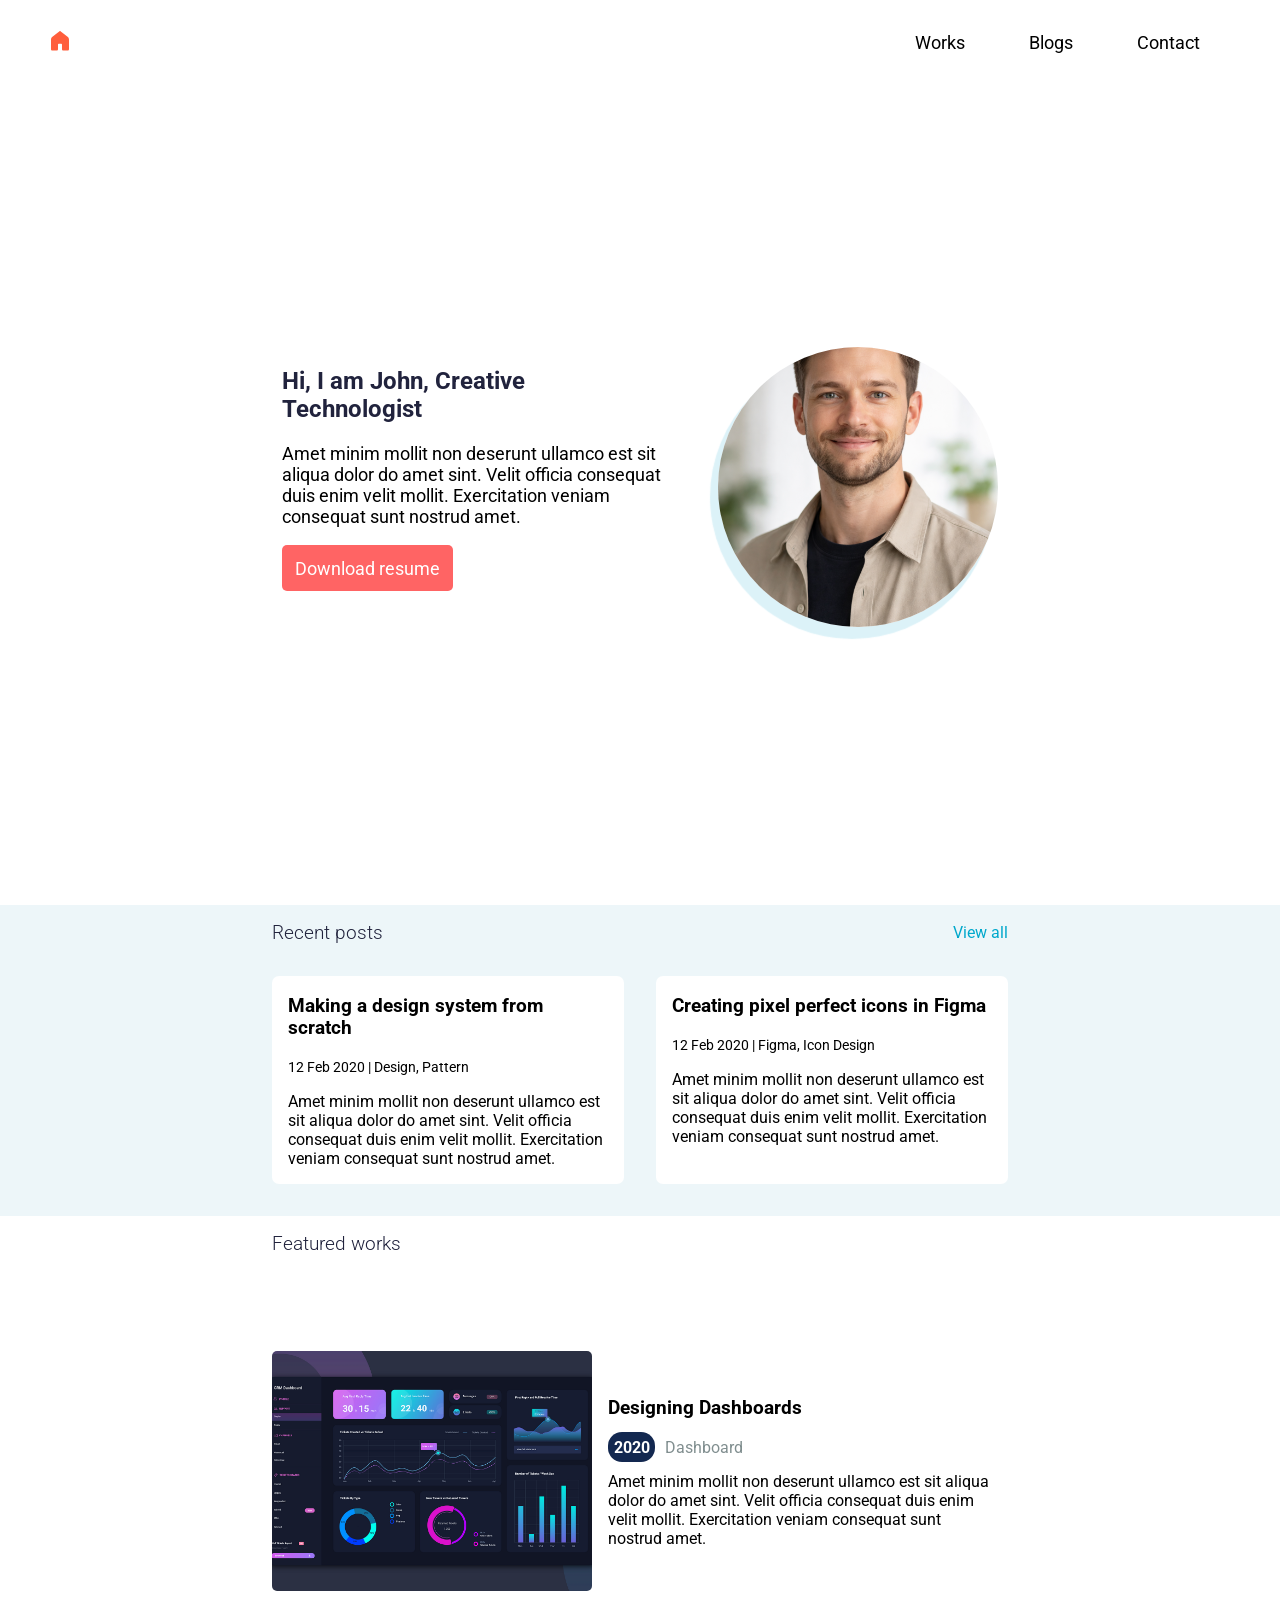
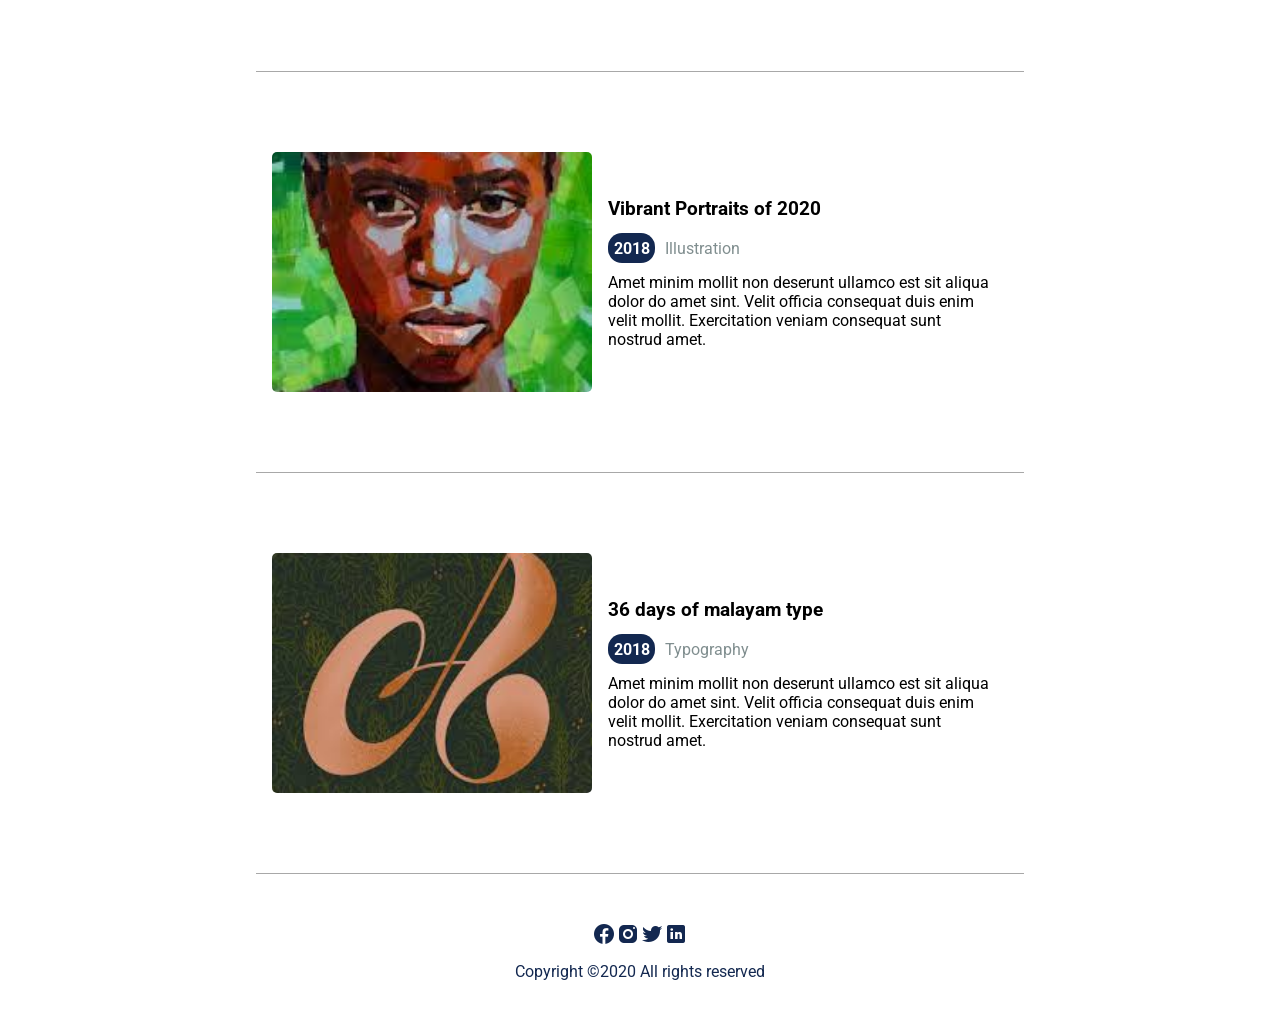
==== commit 3794c4bd: "fix: fixed semantics and syntax for browser compatibility" ====
--- a/index.html
+++ b/index.html
@@ -43,9 +43,9 @@
             </nav>
         </header>
 
-        <section id="landing">
-            <div id="landing-title-and-photo">
-                <div id="landing-title-subtitle">
+        <section id="hero" class="hero">
+            <div class="hero-title-and-photo">
+                <div class="hero-title-subtitle">
                     <h1>Hi, I am John, Creative Technologist</h1>
                     <p>
                         Amet minim mollit non deserunt ullamco est sit aliqua
@@ -62,7 +62,7 @@
                 />
             </div>
         </section>
-        <section id="recent-posts">
+        <section id="recent-posts" class="background-secondary">
             <div class="section-headers">
                 <h2>Recent posts</h2>
                 <a href="./blogs.html">View all</a>
--- a/styles.css
+++ b/styles.css
@@ -14,8 +14,12 @@
 }
 
 section {
-    padding-left: 12vw;
-    padding-right: 12vw;
+    padding-left: 20vw;
+    padding-right: 20vw;
+    display: flex;
+    flex-direction: column;
+    justify-content: center;
+    padding-bottom: 1rem;
 }
 
 header {
@@ -55,32 +59,29 @@
     border: 0;
 }
 
-#landing {
+.hero {
     text-align: left;
-    padding-left: 15vw;
-    padding-right: 15vw;
-    display: flex;
-    align-items: center;
-    height: calc(100vh - 6.5vh);
-
-    p {
-        font-size: large;
-    }
+    height: calc(100vh - 6rem);
+}
+
+.hero p {
+    font-size: large;
+    margin-top: 0rem;
 }
 
 nav {
     height: 100%;
-
-    ul {
-        display: flex;
-        justify-content: flex-end;
-        list-style: none;
-        margin: 0rem;
-    }
-
-    ul li {
-        padding: 2rem;
-    }
+}
+
+nav ul {
+    display: flex;
+    justify-content: flex-end;
+    list-style: none;
+    margin: 0rem;
+}
+
+nav ul li {
+    padding: 2rem;
 }
 
 a {
@@ -112,23 +113,23 @@
         hue-rotate(336deg) brightness(100%) contrast(101%);
 }
 
-#landing-title-and-photo {
+.hero-title-and-photo {
     display: flex;
     justify-content: space-around;
-
-    #landing-title-subtitle {
-        display: flex;
-        flex-direction: column;
-        width: 50%;
-    }
-
-    a {
-        padding: 0.8rem;
-        border-radius: 5px;
-        background-color: #ff6464;
-        width: max-content;
-        color: white;
-    }
+}
+
+.hero-title-and-photo a {
+    padding: 0.8rem;
+    border-radius: 5px;
+    background-color: #ff6464;
+    width: max-content;
+    color: white;
+}
+
+.hero-title-subtitle {
+    display: flex;
+    flex-direction: column;
+    width: 50%;
 }
 
 .circle-img {
@@ -145,22 +146,20 @@
     align-items: center;
     justify-content: space-between;
     margin: 0rem 1rem;
-
-    h2 {
-        font-size: 1.2rem;
-        font-weight: 300;
-    }
-}
-
-#recent-posts {
+}
+
+.section-headers a {
+    color: #00a8cc;
+    font-size: 0.98rem;
+}
+
+.section-headers h2 {
+    font-size: 1.2rem;
+    font-weight: 300;
+}
+
+.background-secondary {
     background-color: #edf6f9;
-    display: flex;
-    flex-direction: column;
-    padding-bottom: 2rem;
-}
-
-#recent-posts a {
-    color: #00a8cc;
 }
 
 .card-group {
@@ -177,11 +176,6 @@
     }
 }
 
-#featured-works {
-    display: flex;
-    flex-direction: column;
-}
-
 .content-summary {
     display: flex;
     align-items: center;
@@ -195,25 +189,26 @@
         border-radius: 5px;
         object-fit: cover;
     }
-
-    .content-summary-content {
-        flex: 1;
-        display: flex;
-        flex-direction: column;
-        padding: 0rem 1rem;
-
-        .year {
-            background-color: #132850;
-            color: white;
-            padding: 0.35rem;
-            border-radius: 14px;
-        }
-
-        .work-type {
-            padding: 0.35rem;
-            color: rgb(128, 142, 143);
-        }
-    }
+}
+
+.content-summary-content {
+    flex: 1;
+    display: flex;
+    flex-direction: column;
+    padding: 0rem 1rem;
+}
+
+.content-summary-content .year {
+    background-color: #132850;
+    color: white;
+    font-weight: 700;
+    padding: 0.35rem;
+    border-radius: 14px;
+}
+
+.content-summary-content .work-type {
+    padding: 0.35rem;
+    color: rgb(128, 142, 143);
 }
 
 .blog-content-summary {
@@ -222,56 +217,65 @@
     border-bottom: 1px solid rgb(168, 168, 168);
     padding: 0rem 1rem;
     height: 15rem;
-
-    img {
-        width: 20%;
-        height: 50%;
-        border-radius: 5px;
-        object-fit: cover;
-    }
-    .content-summary-content {
-        padding: 1rem 0rem;
-        flex: 1;
-        display: flex;
-        flex-direction: column;
-
-        .year {
-            color: #132850;
-            padding: 6px;
-            border-radius: 20px;
-        }
-
-        .work-type {
-            padding: 4px;
-            color: rgb(128, 142, 143);
-        }
-    }
+}
+
+.blog-content-summary img {
+    width: 20%;
+    height: 50%;
+    border-radius: 5px;
+    object-fit: cover;
+}
+
+.blog-content-summary .blog-content-summary-content {
+    padding: 1rem 0rem;
+    flex: 1;
+    display: flex;
+    flex-direction: column;
+}
+
+.blog-content-summary .blog-content-summary-content .year {
+    color: #132850;
+    padding: 6px;
+    border-radius: 20px;
+}
+
+.blog-content-summary .blog-content-summary-content .work-type {
+    padding: 4px;
+    color: rgb(128, 142, 143);
 }
 
 footer {
     display: flex;
     flex-direction: column;
     align-items: center;
-    padding: 2vw;
+    padding: 2rem;
     color: #132850;
-
-    .logos {
-        display: flex;
-    }
-
-    span {
-        padding: 1vw;
-        color: #132850;
-    }
+}
+
+footer .logos {
+    display: flex;
+}
+
+footer span {
+    padding: 1rem;
+    color: #132850;
 }
 
 @media (orientation: portrait) {
     .nav-toggle {
         display: block;
     }
+
     header {
         position: relative;
-    }
+        height: calc(100vh - 46rem);
+    }
+
+    section {
+        padding-left: 12vw;
+        padding-right: 12vw;
+    }
+
     nav {
         position: absolute;
         top: 100%;
@@ -279,43 +283,43 @@
         right: 0;
         background: white;
         display: none;
-
-        ul {
-            flex-direction: column;
-            align-items: center;
-            padding: 1vh 0;
-            background-color: white;
-        }
-
-        ul li {
-            padding: 2vh;
-        }
+    }
+
+    nav ul {
+        flex-direction: column;
+        align-items: center;
+        padding: 1vh 0;
+        background-color: white;
+    }
+
+    nav ul li {
+        padding: 2vh;
     }
 
     header.nav-open nav {
         display: block;
     }
 
-    #landing {
+    .hero {
         display: flex;
         flex-direction: column-reverse;
         justify-content: center;
         text-align: center;
     }
 
-    #landing-title-and-photo {
+    .hero-title-and-photo {
         display: flex;
         flex-direction: column-reverse;
-
-        #landing-title-subtitle {
-            display: flex;
-            flex-direction: column;
-            width: 100%;
-        }
-
-        a {
-            align-self: center;
-        }
+    }
+
+    .hero-title-and-photo .hero-title-subtitle {
+        display: flex;
+        flex-direction: column;
+        width: 100%;
+    }
+
+    .hero-title-and-photo a {
+        align-self: center;
     }
 
     .card-group {
@@ -328,29 +332,29 @@
         flex-direction: column;
         height: max-content;
         padding-top: 10vw;
-
-        img {
-            width: 25vh;
-            height: 20vh;
-            border-radius: 5px;
-            object-fit: cover;
-        }
-
-        .content-summary-content {
-            flex-direction: column;
-        }
+    }
+
+    .content-summary img {
+        width: 25vh;
+        height: 20vh;
+        border-radius: 5px;
+        object-fit: cover;
+    }
+
+    .content-summary .content-summary-content {
+        flex-direction: column;
     }
 
     .blog-content-summary {
         align-items: center;
         flex-direction: column;
         height: max-content;
-
-        img {
-            width: 80%;
-            height: 80%;
-            border-radius: 5px;
-            object-fit: cover;
-        }
-    }
-}
+    }
+
+    .blog-content-summary img {
+        width: 80%;
+        height: 80%;
+        border-radius: 5px;
+        object-fit: cover;
+    }
+}
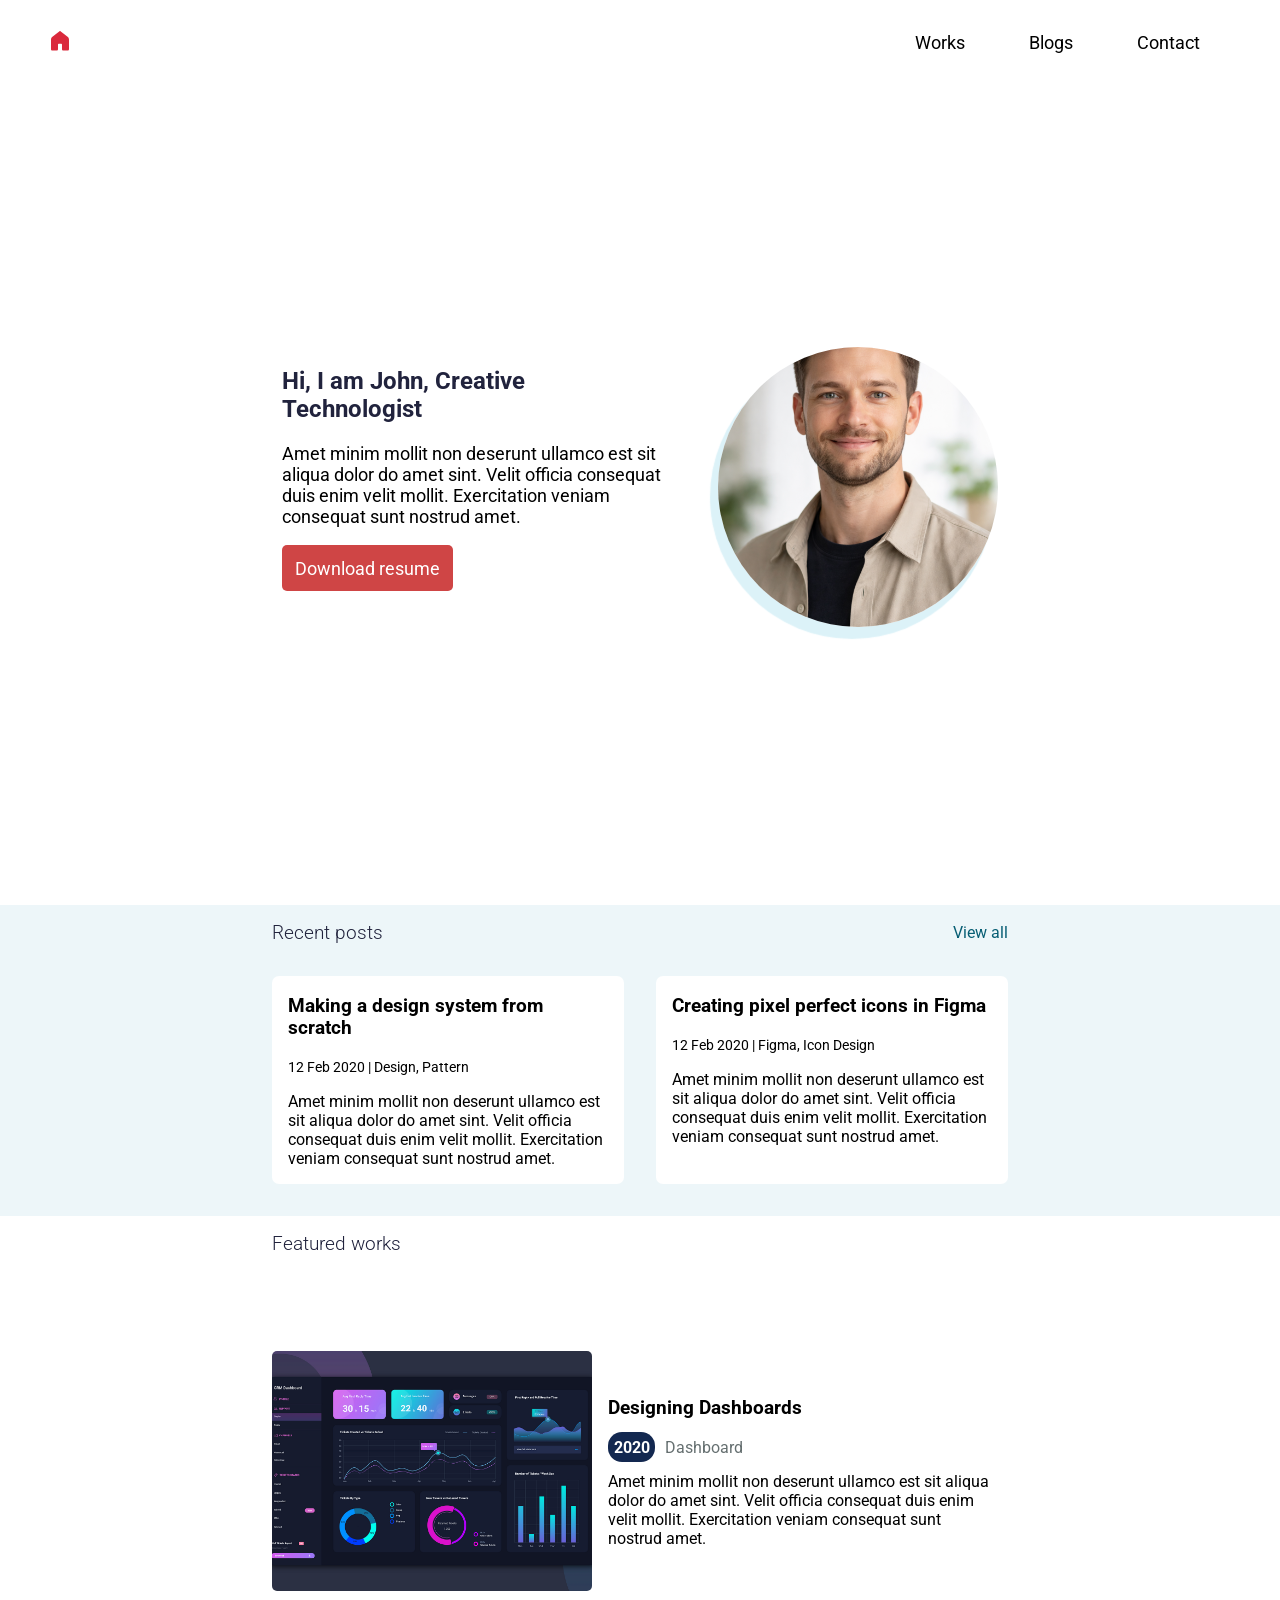
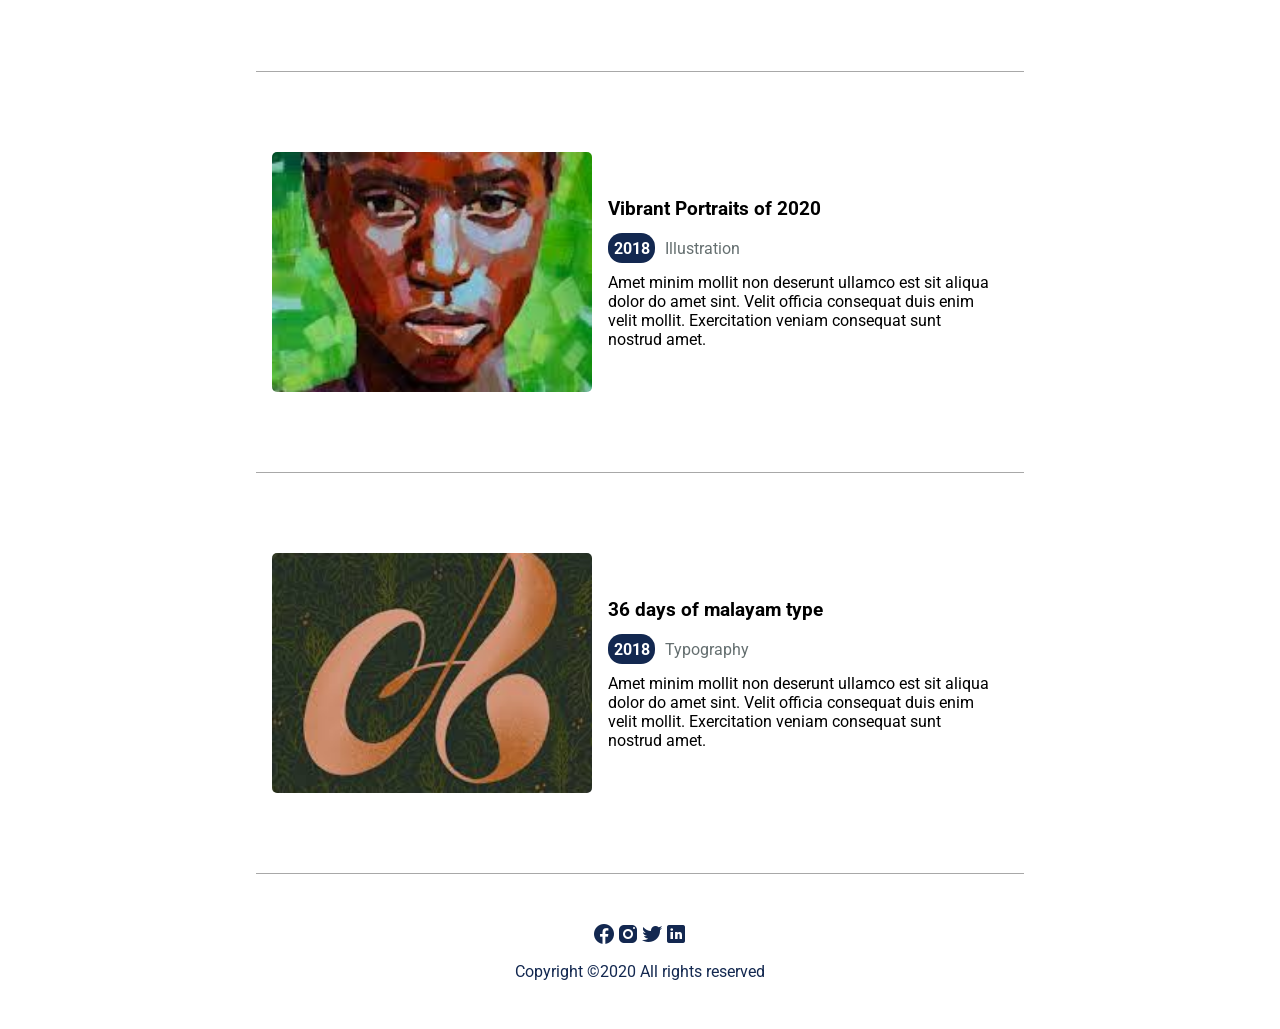
==== commit 23d78df3: "fix: added main landmark for accesibility" ====
--- a/index.html
+++ b/index.html
@@ -16,7 +16,7 @@
     <body>
         <header class="site-header">
             <a href="./index.html" class="home-icon">
-                <img src="./img/logos/home.svg" alt="home" class="active"/>
+                <img src="./img/logos/home.svg" alt="home" class="active" />
             </a>
             <button
                 class="nav-toggle"
@@ -42,120 +42,121 @@
                 </ul>
             </nav>
         </header>
+        <main>
+            <section id="hero" class="hero">
+                <div class="hero-title-and-photo">
+                    <div class="hero-title-subtitle">
+                        <h1>Hi, I am John, Creative Technologist</h1>
+                        <p>
+                            Amet minim mollit non deserunt ullamco est sit
+                            aliqua dolor do amet sint. Velit officia consequat
+                            duis enim velit mollit. Exercitation veniam
+                            consequat sunt nostrud amet.
+                        </p>
+                        <a href="./docs/johns-resume.pdf">Download resume</a>
+                    </div>
+                    <img
+                        src="./img/Johns-profile-picture.png"
+                        alt="john"
+                        class="circle-img"
+                    />
+                </div>
+            </section>
+            <section id="recent-posts" class="background-secondary">
+                <div class="section-headers">
+                    <h2>Recent posts</h2>
+                    <a href="./blogs.html">View all</a>
+                </div>
+                <div class="card-group">
+                    <div class="post-card">
+                        <h3>Making a design system from scratch</h3>
+                        <span>12 Feb 2020 | Design, Pattern</span>
+                        <p>
+                            Amet minim mollit non deserunt ullamco est sit
+                            aliqua dolor do amet sint. Velit officia consequat
+                            duis enim velit mollit. Exercitation veniam
+                            consequat sunt nostrud amet.
+                        </p>
+                    </div>
 
-        <section id="hero" class="hero">
-            <div class="hero-title-and-photo">
-                <div class="hero-title-subtitle">
-                    <h1>Hi, I am John, Creative Technologist</h1>
-                    <p>
-                        Amet minim mollit non deserunt ullamco est sit aliqua
-                        dolor do amet sint. Velit officia consequat duis enim
-                        velit mollit. Exercitation veniam consequat sunt nostrud
-                        amet.
-                    </p>
-                    <a href="./docs/johns-resume.pdf">Download resume</a>
+                    <div class="post-card">
+                        <h3>Creating pixel perfect icons in Figma</h3>
+                        <span>12 Feb 2020 | Figma, Icon Design</span>
+                        <p>
+                            Amet minim mollit non deserunt ullamco est sit
+                            aliqua dolor do amet sint. Velit officia consequat
+                            duis enim velit mollit. Exercitation veniam
+                            consequat sunt nostrud amet.
+                        </p>
+                    </div>
                 </div>
-                <img
-                    src="./img/Johns-profile-picture.png"
-                    alt="john"
-                    class="circle-img"
-                />
-            </div>
-        </section>
-        <section id="recent-posts" class="background-secondary">
-            <div class="section-headers">
-                <h2>Recent posts</h2>
-                <a href="./blogs.html">View all</a>
-            </div>
-            <div class="card-group">
-                <div class="post-card">
-                    <h3>Making a design system from scratch</h3>
-                    <span>12 Feb 2020 | Design, Pattern</span>
-                    <p>
-                        Amet minim mollit non deserunt ullamco est sit aliqua
-                        dolor do amet sint. Velit officia consequat duis enim
-                        velit mollit. Exercitation veniam consequat sunt nostrud
-                        amet.
-                    </p>
+            </section>
+            <section id="featured-works">
+                <div class="section-headers">
+                    <h2>Featured works</h2>
                 </div>
-
-                <div class="post-card">
-                    <h3>Creating pixel perfect icons in Figma</h3>
-                    <span>12 Feb 2020 | Figma, Icon Design</span>
-                    <p>
-                        Amet minim mollit non deserunt ullamco est sit aliqua
-                        dolor do amet sint. Velit officia consequat duis enim
-                        velit mollit. Exercitation veniam consequat sunt nostrud
-                        amet.
-                    </p>
+                <div class="content-summary">
+                    <img
+                        src="./img/designing-dashboards.png"
+                        alt="designing dashboards"
+                        class="content-summary-image"
+                    />
+                    <div class="content-summary-content">
+                        <h3>Designing Dashboards</h3>
+                        <div class="content-summary-labels">
+                            <span class="year">2020</span>
+                            <span class="work-type">Dashboard</span>
+                        </div>
+                        <p>
+                            Amet minim mollit non deserunt ullamco est sit
+                            aliqua dolor do amet sint. Velit officia consequat
+                            duis enim velit mollit. Exercitation veniam
+                            consequat sunt nostrud amet.
+                        </p>
+                    </div>
                 </div>
-            </div>
-        </section>
-        <section id="featured-works">
-            <div class="section-headers">
-                <h2>Featured works</h2>
-            </div>
-            <div class="content-summary">
-                <img
-                    src="./img/designing-dashboards.png"
-                    alt="designing dashboards"
-                    class="content-summary-image"
-                />
-                <div class="content-summary-content">
-                    <h3>Designing Dashboards</h3>
-                    <div class="content-summary-labels">
-                        <span class="year">2020</span>
-                        <span class="work-type">Dashboard</span>
+                <div class="content-summary">
+                    <img
+                        src="./img/vibrant-portrait-illustration.jpeg"
+                        alt="vibrant portrait illustration"
+                        class="content-summary-image"
+                    />
+                    <div class="content-summary-content">
+                        <h3>Vibrant Portraits of 2020</h3>
+                        <div class="content-summary-labels">
+                            <span class="year">2018</span>
+                            <span class="work-type">Illustration</span>
+                        </div>
+                        <p>
+                            Amet minim mollit non deserunt ullamco est sit
+                            aliqua dolor do amet sint. Velit officia consequat
+                            duis enim velit mollit. Exercitation veniam
+                            consequat sunt nostrud amet.
+                        </p>
                     </div>
-                    <p>
-                        Amet minim mollit non deserunt ullamco est sit aliqua
-                        dolor do amet sint. Velit officia consequat duis enim
-                        velit mollit. Exercitation veniam consequat sunt nostrud
-                        amet.
-                    </p>
                 </div>
-            </div>
-            <div class="content-summary">
-                <img
-                    src="./img/vibrant-portrait-illustration.jpeg"
-                    alt="vibrant portrait illustration"
-                    class="content-summary-image"
-                />
-                <div class="content-summary-content">
-                    <h3>Vibrant Portraits of 2020</h3>
-                    <div class="content-summary-labels">
-                        <span class="year">2018</span>
-                        <span class="work-type">Illustration</span>
+                <div class="content-summary">
+                    <img
+                        src="./img/36-days-of-malayam-type.jpeg"
+                        alt="36 days of malayam type"
+                        class="content-summary-image"
+                    />
+                    <div class="content-summary-content">
+                        <h3>36 days of malayam type</h3>
+                        <div class="content-summary-labels">
+                            <span class="year">2018</span>
+                            <span class="work-type">Typography</span>
+                        </div>
+                        <p>
+                            Amet minim mollit non deserunt ullamco est sit
+                            aliqua dolor do amet sint. Velit officia consequat
+                            duis enim velit mollit. Exercitation veniam
+                            consequat sunt nostrud amet.
+                        </p>
                     </div>
-                    <p>
-                        Amet minim mollit non deserunt ullamco est sit aliqua
-                        dolor do amet sint. Velit officia consequat duis enim
-                        velit mollit. Exercitation veniam consequat sunt nostrud
-                        amet.
-                    </p>
                 </div>
-            </div>
-            <div class="content-summary">
-                <img
-                    src="./img/36-days-of-malayam-type.jpeg"
-                    alt="36 days of malayam type"
-                    class="content-summary-image"
-                />
-                <div class="content-summary-content">
-                    <h3>36 days of malayam type</h3>
-                    <div class="content-summary-labels">
-                        <span class="year">2018</span>
-                        <span class="work-type">Typography</span>
-                    </div>
-                    <p>
-                        Amet minim mollit non deserunt ullamco est sit aliqua
-                        dolor do amet sint. Velit officia consequat duis enim
-                        velit mollit. Exercitation veniam consequat sunt nostrud
-                        amet.
-                    </p>
-                </div>
-            </div>
-        </section>
+            </section>
+        </main>
         <footer>
             <div class="logos">
                 <img src="img/logos/facebook.png" alt="facebook" />
--- a/styles.css
+++ b/styles.css
@@ -91,11 +91,11 @@
 }
 
 a.active {
-    color: #ff6464;
+    color: #cf4545;
 }
 
 a:hover {
-    color: #ff6464;
+    color: #cf4545;
 }
 
 .home-icon img {
@@ -103,14 +103,19 @@
     height: 24px;
 }
 
+.home-icon:focus-visible {
+    outline-offset: 4px;
+    border-radius: 4px;
+}
+
 .home-icon:hover img {
-    filter: brightness(0) saturate(100%) invert(48%) sepia(79%) saturate(2476%)
-        hue-rotate(336deg) brightness(100%) contrast(101%);
+    filter: brightness(0) saturate(80%) invert(27%) sepia(82%) saturate(2300%)
+        hue-rotate(336deg) brightness(85%) contrast(101%);
 }
 
 .home-icon img.active {
-    filter: brightness(0) saturate(100%) invert(48%) sepia(79%) saturate(2476%)
-        hue-rotate(336deg) brightness(100%) contrast(101%);
+    filter: brightness(0) saturate(80%) invert(27%) sepia(82%) saturate(2300%)
+        hue-rotate(336deg) brightness(85%) contrast(101%);
 }
 
 .hero-title-and-photo {
@@ -121,9 +126,9 @@
 .hero-title-and-photo a {
     padding: 0.8rem;
     border-radius: 5px;
-    background-color: #ff6464;
+    background-color: #cf4545;
     width: max-content;
-    color: white;
+    color: rgb(255, 255, 255);
 }
 
 .hero-title-subtitle {
@@ -149,7 +154,7 @@
 }
 
 .section-headers a {
-    color: #00a8cc;
+    color: #075e74;
     font-size: 0.98rem;
 }
 
@@ -171,9 +176,10 @@
     padding: 0rem 1rem;
     margin: 1rem;
     border-radius: 7px;
-    span {
-        font-size: 0.9rem;
-    }
+}
+
+.post-card span {
+    font-size: 0.9rem;
 }
 
 .content-summary {
@@ -208,7 +214,7 @@
 
 .content-summary-content .work-type {
     padding: 0.35rem;
-    color: rgb(128, 142, 143);
+    color: rgb(101, 111, 112);
 }
 
 .blog-content-summary {
@@ -241,7 +247,7 @@
 
 .blog-content-summary .blog-content-summary-content .work-type {
     padding: 4px;
-    color: rgb(128, 142, 143);
+    color: rgb(101, 111, 112);
 }
 
 footer {
